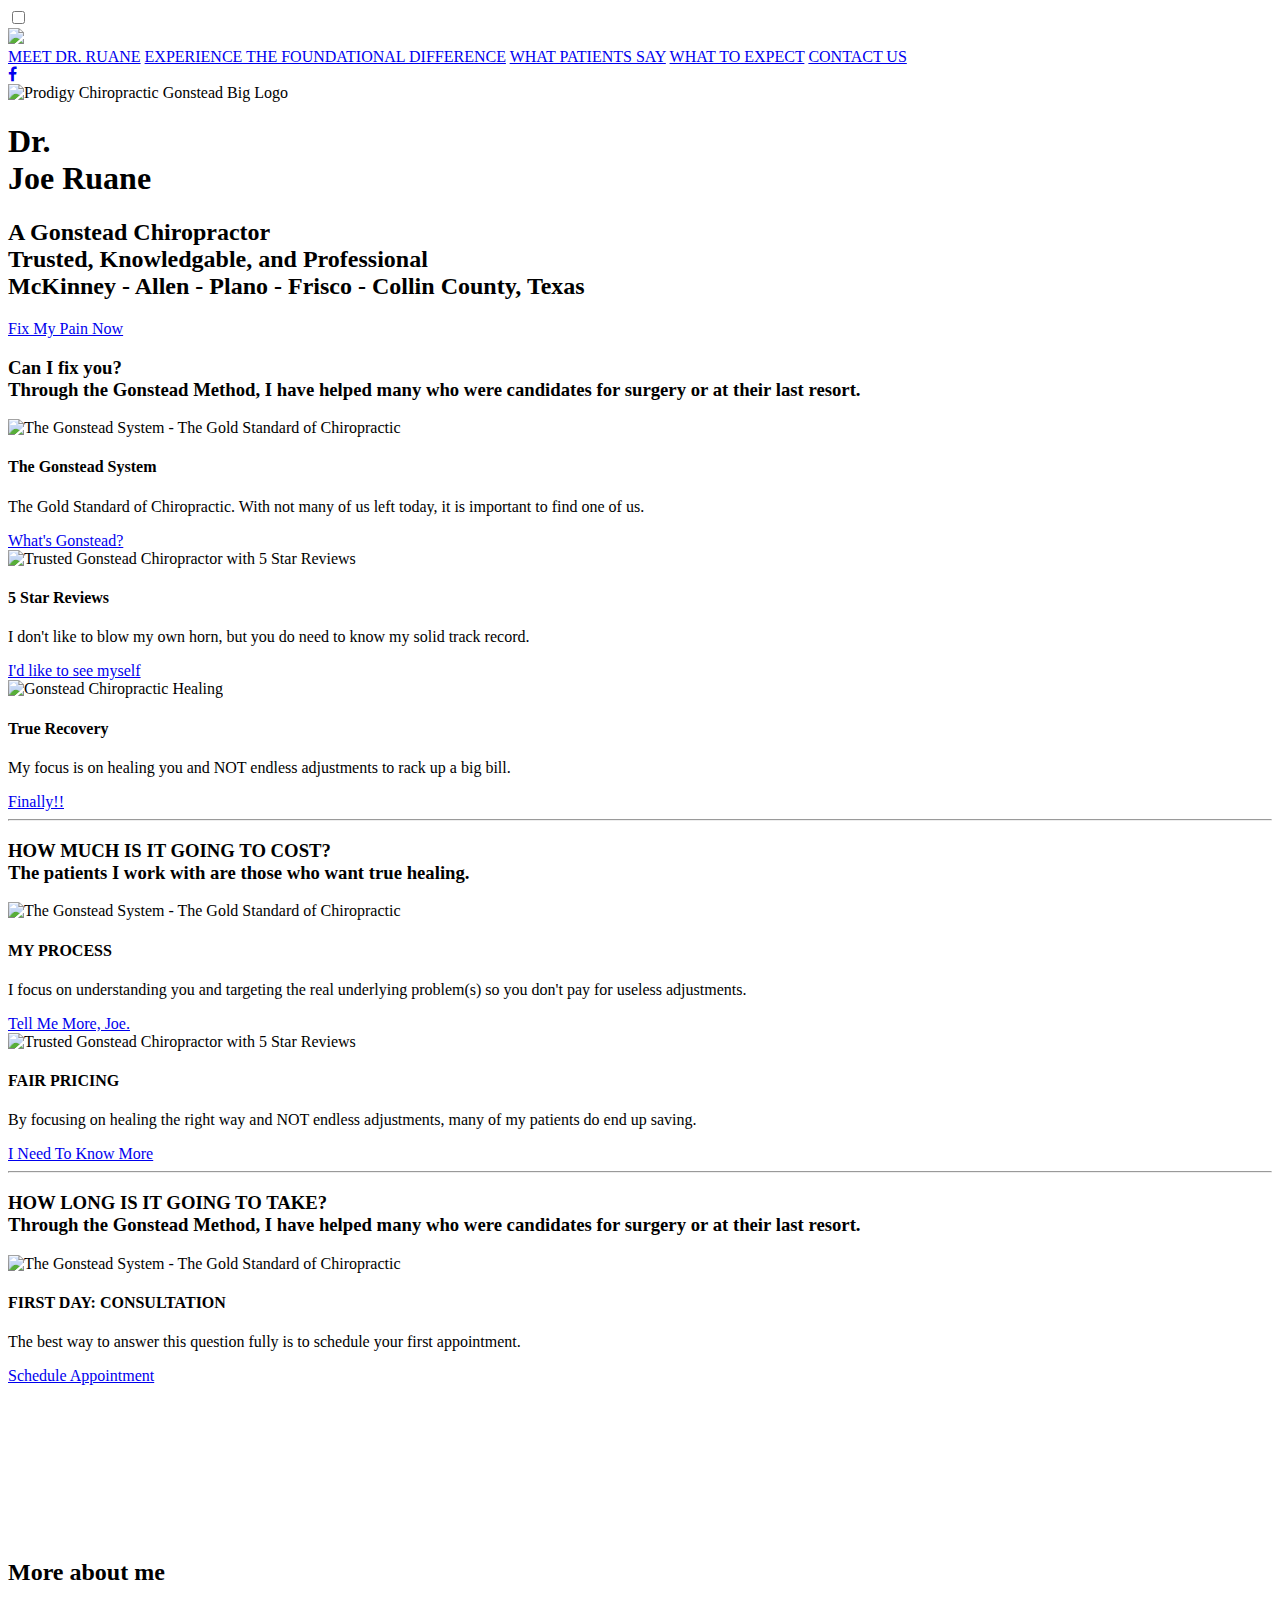
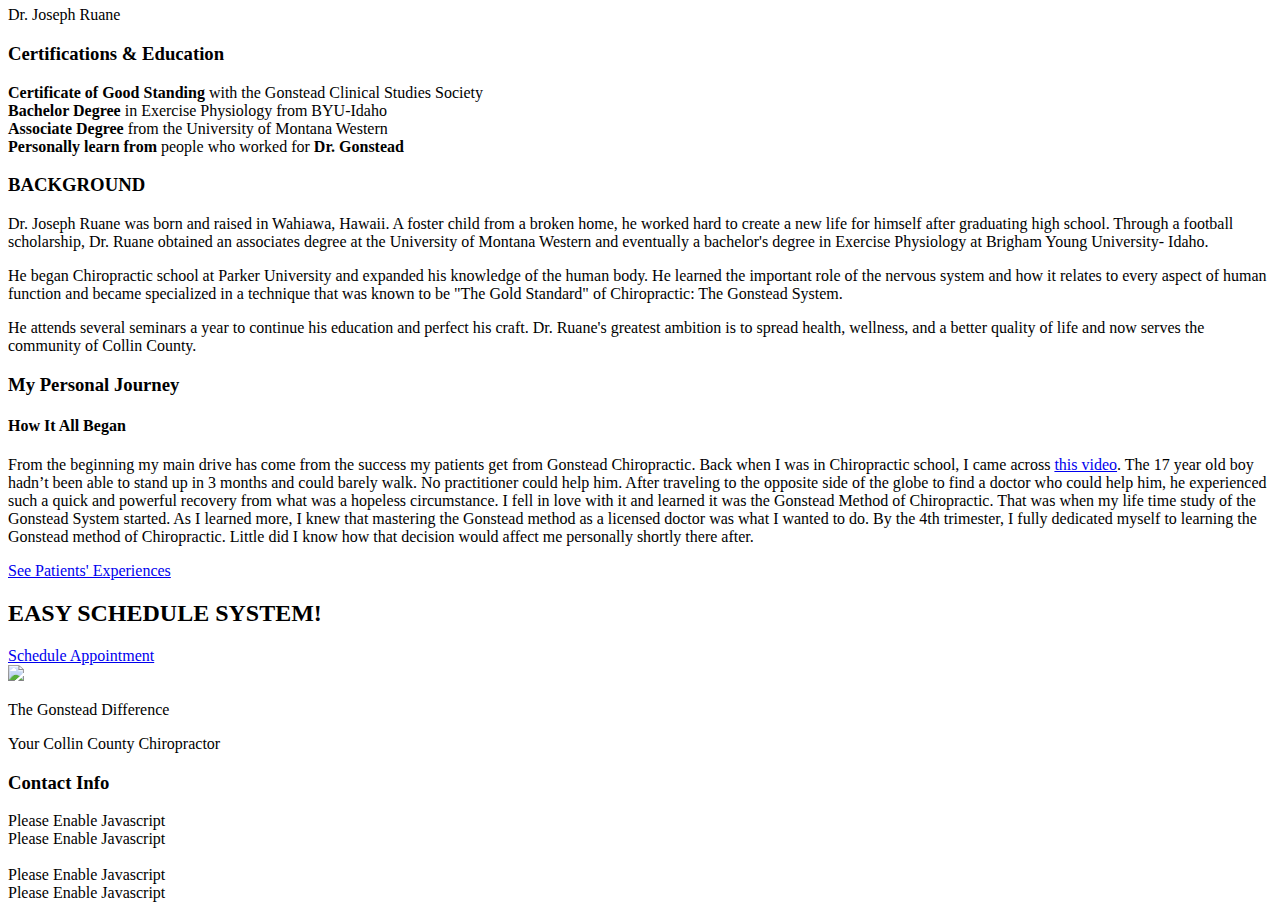
==== index.html @ b2dfa13c "main files" ====
<!DOCTYPE html>
<html>


<head>
	<!-- Global site tag (gtag.js) - Google Analytics -->
<script async src="https://www.googletagmanager.com/gtag/js?id=UA-151305907-2"></script>
<script>
  window.dataLayer = window.dataLayer || [];
  function gtag(){dataLayer.push(arguments);}
  gtag('js', new Date());

  gtag('config', 'UA-151305907-2');
</script>
	<meta charset="utf-8">
	
	<meta http-equiv="X-UA-Compatible" content="IE=edge">
	<meta name="viewport" content="width=device-width, initial-scale=1">
	<meta name="description" content="Dr. Ruane - DFW Gonstead Chiropractor who has helped many who were candidates for surgery or at their last resort. McKinney - Allen - Plano - Collin County">
	<meta name="author" content="">
	<meta name="keywords" content="chiropractor, gonstead, mckinney, allen, plano, collin county, chiropractic, trust, joseph, ruane">
	<meta name="theme-color" content="#3f3f3f">
	
	<meta name="viewport" content="width=device-width, initial-scale=1.0">
	<meta name="description" content="">
	<meta name="author" content="">
	<link rel="shortcut icon" href="media/favicon.png">
	<title>Prodigy Chiropractic - DFW Gonstead Chiropractor - McKinney, Allen, Plano, Friso, Dallas</title>
	<link rel="canonical" href="https://prodigychiropractic.com/" />
	<link rel="stylesheet" href="css/index.css">
	<link rel="stylesheet" href="css/global.css">
	<link rel="stylesheet" href="https://cdnjs.cloudflare.com/ajax/libs/font-awesome/4.7.0/css/font-awesome.min.css">
	
<!--======= JSON-LD Microdata using Schema.org =================================-->
<!-- Web Page / Medical Web Page Structured Data --> 
<script type="application/ld+json">
    {"@context": "http://schema.org",
        "@type": "MedicalWebPage",
        "@id":"#MedicalWebPage",
        "breadcrumb": "Prodigy Chiropractic",
        "name": "Prodigy Chiropractic - DFW Gonstead Chiropractor - Dr. Joseph Ruane",
		"description": "Prodigy Chiropractic - DFW Gonstead Chiropractor - McKinney, Allen, Plano, Friso, Dallas",
		"alternateName": " ",
		"disambiguatingDescription": "Dr. Ruane - DFW Gonstead Chiropractor who has helped many who were candidates for surgery or at their last resort. McKinney - Allen - Plano - Collin County",
		"url": "https://prodigychiropractic.com/",
		"image": "https://prodigychiropractic.com/media/prodigy-chiropractic-gonstead-white-logo-small.png",
        "keywords": ["Diagnosis","Treatment","Chiropractic","Gonstead Chiropractic","Foundational","Correction","Adjustment"]
    }
</script>
<!-- Medicine System Structured Data -->
<script type="application/ld+json">
{
	"@context": "http://schema.org",
	"@type": "MedicineSystem",
	"@id": "http://schema.org/Chiropractic",
    "name": "Chiropractic",
    "description": "Gonstead Chiropractic",
    "MainEntityOfPage": {
         "@type": "WebPage",
         "@id": "https://prodigychiropractic.com/",
         "url": "https://prodigychiropractic.com/"
      }
} 
</script>
<!-- Medical Entity Structured Data -->
<script type="application/ld+json">
    {
      "@context": "http://schema.org",
      "@type": "MedicalEntity",
	  "@id": "#MedicalEntity",
      "medicineSystem": "http://schema.org/Chiropractic",
      "relevantSpecialty":"Gonstead Chiropractic",
	  "MainEntityOfPage": {
         "@type": "WebPage",
         "@id": "https://prodigychiropractic.com/",
         "url": "https://prodigychiropractic.com/"
      }
      }
    }
</script>
<!-- Physical Exam Structured Data -->
<script type="application/ld+json">
    {
      "@context": "http://schema.org",
      "@type": "PhysicalExam",
      "medicineSystem":"Chiropractic",
      "name": "Chiropractic Physical Exam and Examination",
	  "procedureType": "Noninvasive",
      "bodyLocation": "spine and neck"
    }
</script>
<!-- Website Structured Data -->
<script type="application/ld+json">
    {"@context": "http://schema.org",
        "@type": "WebSite",
        "id": "#WebSite",
        "url": "https://prodigychiropractic.com/"
    }
</script>
<!-- Medical Clinic/ Local Business Structured Data --> 
<script type="application/ld+json"> 
{ 
"@context" : "http://schema.org", 
"@type" : "MedicalClinic",
"@id": "#MedicalClinic",
"name" : "Prodigy Chiropractic - DFW Gonstead Chiropractor - Dr. Joseph Ruane",
"MedicalSpecialty" : "Gonstead Chiropractic",
"naics" : "621310",
"description": "Dr. Ruane - DFW Gonstead Chiropractor who has helped many who were candidates for surgery or at their last resort. McKinney - Allen - Plano - Collin County",
"MainEntityOfPage": {
         "@type": "WebPage",
         "@id": "https://prodigychiropractic.com/",
         "url": "https://prodigychiropractic.com/"
      },
"image" : "https://prodigychiropractic.com/media/oldPics/JoeChiroImages17.webp",
 "url" : "https://prodigychiropractic.com/",
 "logo": "https://prodigychiropractic.com/media/prodigy-chiropractic-gonstead-white-logo-small.png",
 "sameAs" : [ 
 "https://facebook.com/prodigychiropractic",
 "https://www.youtube.com/channel/UCC_2i-U8-KOBYC8bShnihbg"
 ],
"priceRange" : "$$",
"telephone" : "(214) 449-0240", 
"hasMap": "https://goo.gl/maps/deaskFKYEFhHZLsd8",
"address" : 
{ "@type" : "PostalAddress", 
"streetAddress" : "8951 Collin McKinney Pkwy Suite 1201-J", 
"addressLocality" : "McKinney", 
"addressRegion" : "Tx", 
"addressCountry" : "United States", 
"postalCode" : "75070"
},
"paymentAccepted": [ "cash", "check", "credit card" ],
	"openingHours": "Mo,Tu,We,Th,Fr,Sa 08:00-18:00",
	"openingHoursSpecification": [ {
		"@type": "OpeningHoursSpecification",
		"dayOfWeek": [
			"Monday",
			"Tuesday",
			"Wednesday",
			"Thursday",
			"Friday",
			"Saturday"
		],
		"opens": "08:00",
		"closes": "18:00"
	} ],
	"geo": {
		"@type": "GeoCoordinates",
		"latitude": "33.136863",
		"longitude": "-96.730924"
	},
    "serviceArea": {
        "@type": "GeoCircle",
        "name": "Prodigy Chiropractic - DFW Gonstead Chiropractor - Dr. Joseph Ruane",
        "geoMidpoint": {
            "@type": "GeoCoordinates",
            "postalCode": "75070",
            "latitude": "33.136863",
            "longitude": "-96.730924",
            "description": "Prodigy Chiropractic - DFW Gonstead Chiropractor - Dr. Joseph Ruane",
            "name": "Prodigy Chiropractic - DFW Gonstead Chiropractor - Dr. Joseph Ruane"
        },
        "geoRadius": "40000",
        "description": "Prodigy Chiropractic - DFW Gonstead Chiropractor - Dr. Joseph Ruane"
    },
    "areaServed": {
        "@type": "GeoCircle",
        "name": "Prodigy Chiropractic - DFW Gonstead Chiropractor - Dr. Joseph Ruane",
        "geoMidpoint": {
            "@type": "GeoCoordinates",
            "postalCode": "75070",
            "latitude": "33.136863",
            "longitude": "-96.730924",
            "description": "Prodigy Chiropractic - DFW Gonstead Chiropractor - Dr. Joseph Ruane",
            "name": "Prodigy Chiropractic - DFW Gonstead Chiropractor - Dr. Joseph Ruane"
        },
        "geoRadius": "40000",
        "description": "Prodigy Chiropractic - Gonstead Chiropractor - Dr. Joseph Ruane"
    },
"availableService": [
{
"@type": ["medicalSpecialty", "TherapeuticProcedure", "PhysicalTherapy", "MedicineSystem" ],
"name": "Gonstead Chiropractic",
"alternateName": "Gonstead",
"url": "https://prodigychiropractic.com/why-gonstead.php"
},
{
"@type": ["medicalSpecialty", "TherapeuticProcedure", "PhysicalTherapy" ],
"name": "Consultation & Exam",
"alternateName": "Chiropractic Exam",
"url": "https://prodigychiropractic.com/what-to-expect.php"
}
]
} 
</script>
<!-- Medical Condition Structured Data --> 
<script type="application/ld+json">
    {
      "@context": "http://schema.org",
      "@type": "MedicalCondition",
      "name": "subluxation",
      "alternateName": "Vertebrae Subluxation",
	  "medicineSystem":"Chiropractic",
      "associatedAnatomy": {
        "@type": "AnatomicalStructure",
        "name": "spine"
      },
      "cause": [
        {
          "@type": "MedicalCause",
          "name": "spinal misalignment"
        }
      ]
    }
</script>
<script type="application/ld+json">
    {
      "@context": "http://schema.org",
      "@type": "MedicalCondition",
      "name": "pinched nerve",
      "alternateName": "nerve dysfunction",
	  "medicineSystem":"Chiropractic",
      "associatedAnatomy": {
        "@type": "AnatomicalStructure",
        "name": "spine"
      },
      "cause": [
        {
          "@type": "MedicalCause",
          "name": "spinal misalignment"
        }
      ]
    }
</script>
<script type="application/ld+json">
    {
      "@context": "http://schema.org",
      "@type": "MedicalCondition",
      "name": "Sciatica",
      "alternateName": "sciatic neuritis",
	  "medicineSystem":"Chiropractic",
      "associatedAnatomy": {
        "@type": "AnatomicalStructure",
        "name": "spine"
      },
      "cause": [
        {
          "@type": "MedicalCause",
          "name": "compressed disc"
        }
      ]
    }
</script>
<script type="application/ld+json">
    {
      "@context": "http://schema.org",
      "@type": "MedicalCondition",
      "name": "headache",
      "alternateName": "Cervicogenic Headache",
	  "medicineSystem":"Chiropractic",
      "associatedAnatomy": {
        "@type": "AnatomicalStructure",
        "name": "spine"
      },
      "cause": [
        {
          "@type": "MedicalCause",
          "name": "cervical misalignment"
        }
      ]
    }
</script>
<script type="application/ld+json">
    {
      "@context": "http://schema.org",
      "@type": "MedicalCondition",
      "name": "stiff neck",
      "alternateName": "Cervicogenic Headache",
	  "medicineSystem":"Chiropractic",
      "associatedAnatomy": {
        "@type": "AnatomicalStructure",
        "name": "spine"
      },
      "cause": [
        {
          "@type": "MedicalCause",
          "name": "cervical misalignment"
        }
      ]
    }
</script>
<script type="application/ld+json">
    {
      "@context": "http://schema.org",
      "@type": "MedicalCondition",
      "name": "herniated disc",
      "alternateName": "slipped or bulging disc",
	  "medicineSystem":"Chiropractic",
      "associatedAnatomy": {
        "@type": "AnatomicalStructure",
        "name": "spine"
      },
      "cause": [
        {
          "@type": "MedicalCause",
          "name": "disc nerve compression"
        }
      ]
    }
</script>
<script type="application/ld+json">
    {
      "@context": "http://schema.org",
      "@type": "MedicalCondition",
      "name": "kyphosis",
      "alternateName": "back hump or hunchback",
	  "medicineSystem":"Chiropractic",
      "associatedAnatomy": {
        "@type": "AnatomicalStructure",
        "name": "spine"
      },
      "cause": [
        {
          "@type": "MedicalCause",
          "name": "outward curvature spinal misalignment"
        }
      ]
    }
</script>
<!-- Medicine System/Chiropractic Structured Data / Not Yet In Google Database --> 
<script type="application/ld+json">
{
	"@context": "http://schema.org",
	"@type": "Chiropractic",
	"medicineSystem": "http://schema.org/Chiropractic",
	"name": "Prodigy Chiropractic - DFW Gonstead Chiropractor - Dr. Joseph Ruane",
    "description": "Prodigy Chiropractic - DFW Gonstead Chiropractor - McKinney, Allen, Plano, Friso, Dallas",
	"image" : "https://prodigychiropractic.com/media/oldPics/JoeChiroImages17.webp",
	"url" : "https://prodigychiropractic.com/",
	"logo": "https://prodigychiropractic.com/media/prodigy-chiropractic-gonstead-white-logo-small.png",
	"sameAs" : [ 
	"https://facebook.com/prodigychiropractic",
	"https://www.youtube.com/channel/UCC_2i-U8-KOBYC8bShnihbg"
	],
	"priceRange" : "$$",
	"telephone" : "(214) 449-0240", 
	"hasMap": "https://goo.gl/maps/deaskFKYEFhHZLsd8",
	"address" : 
	{ "@type" : "PostalAddress", 
		"streetAddress" : "8951 Collin McKinney Pkwy Suite 1201-J", 
		"addressLocality" : "McKinney", 
		"addressRegion" : "Tx", 
		"addressCountry" : "United States", 
		"postalCode" : "75070"
	},
	"paymentAccepted": [ "cash", "check", "credit card" ],
	"openingHours": "Mo,Tu,We,Th,Fr,Sa 08:00-18:00",
	"openingHoursSpecification": [ {
		"@type": "OpeningHoursSpecification",
		"dayOfWeek": [
			"Monday",
			"Tuesday",
			"Wednesday",
			"Thursday",
			"Friday",
			"Saturday"
		],
		"opens": "08:00",
		"closes": "18:00"
	} ],
	"geo": {
		"@type": "GeoCoordinates",
		"latitude": "33.136863",
		"longitude": "-96.730924"
	},
	"serviceArea": {
        "@type": "GeoCircle",
        "name": "Prodigy Chiropractic - DFW Gonstead Chiropractor - Dr. Joseph Ruane",
        "geoMidpoint": {
            "@type": "GeoCoordinates",
            "postalCode": "75070",
            "latitude": "33.136863",
            "longitude": "-96.730924",
            "description": "Prodigy Chiropractic - DFW Gonstead Chiropractor - Dr. Joseph Ruane",
            "name": "Prodigy Chiropractic - DFW Gonstead Chiropractor - Dr. Joseph Ruane"
        },
        "geoRadius": "40000",
        "description": "Prodigy Chiropractic - DFW Gonstead Chiropractor - Dr. Joseph Ruane"
    },
    "areaServed": {
        "@type": "GeoCircle",
        "name": "Prodigy Chiropractic - DFW Gonstead Chiropractor - Dr. Joseph Ruane",
        "geoMidpoint": {
            "@type": "GeoCoordinates",
            "postalCode": "75070",
            "latitude": "33.136863",
            "longitude": "-96.730924",
            "description": "Prodigy Chiropractic - DFW Gonstead Chiropractor - Dr. Joseph Ruane",
            "name": "Prodigy Chiropractic - DFW Gonstead Chiropractor - Dr. Joseph Ruane"
        },
        "geoRadius": "40000",
        "description": "Prodigy Chiropractic - DFW Gonstead Chiropractor - Dr. Joseph Ruane"
    },
	"availableService": [
		{
		"@type": ["medicalSpecialty", "TherapeuticProcedure", "PhysicalTherapy", "MedicineSystem" ],
		"name": "Gonstead Chiropractic",
		"alternateName": "Gonstead",
		"url": "https://prodigychiropractic.com/why-gonstead.php"
		},
		{
		"@type": ["medicalSpecialty", "TherapeuticProcedure", "PhysicalTherapy" ],
		"name": "Consultation & Exam",
		"alternateName": "Chiropractic Exam",
		"url": "https://prodigychiropractic.com/what-to-expect.php"
		}
	]
} 
</script>	
<!-- Video Object Structured Data -->
<script type="application/ld+json">
  {
    "@context": "http://schema.org",
    "@type": "VideoObject",
    "name": "Army specialist helped by Gonstead chiropractor at Prodigy Chiropractic",
    "description": "Army Specialist Adam UNABLE TO WALK for over a YEAR, HELPED by Dr. Ruane of Prodigy Chiropractic",
    "thumbnailUrl": "https://img.youtube.com/vi/-HK4dTkE9pM/sddefault.jpg",
    "uploadDate": "2019-11-09T08:00:00+08:00",
    "duration": "PT7M09S",
    "contentUrl": "https://www.youtube.com/watch?v=-HK4dTkE9pM"
  }
</script>
<script type="application/ld+json">
  {
    "@context": "http://schema.org",
    "@type": "VideoObject",
    "name": "Back pain gone after 1st visit to Gonstead chiropractor at Prodigy Chiropractic",
    "description": "Joel's back pain GONE within the first visit thanks to Dr. Ruane of Prodigy Chiropractic",
    "thumbnailUrl": "https://img.youtube.com/vi/KgUM_E-26-8/sddefault.jpg",
    "uploadDate": "2019-11-01T08:00:00+08:00",
    "duration": "PT3M11S",
    "contentUrl": "https://www.youtube.com/watch?v=KgUM_E-26-8"
  }
</script>
<script type="application/ld+json">
  {
    "@context": "http://schema.org",
    "@type": "VideoObject",
    "name": "Intense migraines helped by Gonstead chiropractor at Prodigy Chiropractic",
    "description": "Jiyou's intense migraines HELPED by Dr. Ruane of Prodigy Chiropractic",
    "thumbnailUrl": "https://img.youtube.com/vi/GDDp0QwN2q4/sddefault.jpg",
    "uploadDate": "2019-11-01T08:00:00+08:00",
    "duration": "PT3M44S",
    "contentUrl": "https://www.youtube.com/watch?v=GDDp0QwN2q4"
  }
</script>
<!--======= END JSON-LD Microdata using Schema.org =================================-->	

</head>
<body onscroll="scrollFunction()">
	

	<nav class='nav transparent_nav' id='navbar'>
		<input type='checkbox' id='nav-check'>
		<div class='nav-header'>
			<div class='nav-title'>
				<a href='index.php'><img class='logo' id='logo' src='media/prodigy-chiropractic-gonstead-logo-dark@2x.png'></a>
			</div>
		</div>
		<div class='nav-links'>
			<a class='current' href='index.php'>MEET DR. RUANE</a>
			<a class='' href='why-gonstead.php'>EXPERIENCE THE FOUNDATIONAL DIFFERENCE</a>
			<a class='' href='what-patients-say.php'>WHAT PATIENTS SAY</a>
			<a class='' href='what-to-expect.php'>WHAT TO EXPECT</a>

			<a class='' href='contact-us.php'>CONTACT US</a>
		</div>
		<div class='nav-btn'>
			<label for='nav-check'>
			<span></span>
			<span></span>
			<span></span>
			</label>
		</div>
	</nav>
<div class="icon-bar">
	<a href="https://facebook.com/prodigychiropractic" class="social-facebook"><i class="fa fa-facebook"></i></a> 
</div>

<div class="slides" id="slides">
	
	<div class="jumbotron" id="slide-1">
		<div class="gradient__bg"></div>
		<div class="slide__bg joeHeaderPic"></div>
		<div class="flex-row flex-left">
			<div class="flex-col ">
				<img src="media/prodigy-chiropractic-gonstead-white-logo-small.png" alt="Prodigy Chiropractic Gonstead Big Logo" class="max-content">
				<h1 class="no-style">Dr.<br>
					Joe Ruane</h1>
				<h2 class="no-style">A Gonstead Chiropractor<br>
					Trusted, Knowledgable, and Professional<br>
					<span class="small-font">McKinney - Allen - Plano - Frisco - Collin County, Texas</span>
				</h2>
				<a href="contact-us.php" class="btn-blue">Fix My Pain Now</a>
			</div>
		</div>
	</div>
	
	<div class="slide-light flex-center-wrapper" id="slide-2">
		<div class="content-reg">
			
			<h3>Can I fix you?<br>
				<span class="">
					Through the Gonstead Method, I have helped many who were candidates for surgery 
					or at their last resort.
				</span>
			</h3>
			<div class="flex-wrap flex-row flex-center">
				<div class="icon-box">
					<img src="media/icons/gonstead-prodigy-chiropractic-gold-standard.png" alt="The Gonstead System - The Gold Standard of Chiropractic" class="max-content">
					<h4>The Gonstead System</h4>
					<p>The Gold Standard of Chiropractic. With not many of us left today, it is important to find one of us.</p>
					<a href="contact-us.php" class="btn-blue">What's Gonstead?</a>
				</div>
				
				<div class="icon-box">
					<img src="media/icons/gonstead-prodigy-chiropractor-5-star-reviews.png" alt="Trusted Gonstead Chiropractor with 5 Star Reviews" class="max-content">
					<h4>5 Star Reviews</h4>
					<p>I don't like to blow my own horn, but you do need to know my solid track record.</p>
					<a href="contact-us.php" class="btn-blue">I'd like to see myself</a>
				</div>
				
				<div class="icon-box">
					<img src="media/icons/gonstead-prodigy-chiropractic-healing.png" alt="Gonstead Chiropractic Healing" class="max-content">
					<h4>True Recovery</h4>
					<p>My focus is on healing you and NOT endless adjustments to rack up a big bill.</p>
					<a href="contact-us.php" class="btn-blue">Finally!!</a>
				</div>
			</div>
			
			<hr>
			
			<h3>HOW MUCH IS IT GOING TO COST?<br>
				<span class="">
					The patients I work with are those who want true healing.
				</span>
			</h3>
			<div class="flex-wrap flex-row flex-center">
				<div class="icon-box">
					<img src="media/icons/gonstead-prodigy-chiropractic-understands-you.png" alt="The Gonstead System - The Gold Standard of Chiropractic" class="max-content">
					<h4>MY PROCESS</h4>
					<p>I focus on understanding you and targeting the real underlying problem(s) so you don't pay for useless adjustments.</p>
					<a href="contact-us.php" class="btn-blue">Tell Me More, Joe.</a>
				</div>
				
				<div class="icon-box">
					<img src="media/icons/gonstead-prodigy-chiropractic-fair-pricing.png" alt="Trusted Gonstead Chiropractor with 5 Star Reviews" class="max-content">
					<h4>FAIR PRICING</h4>
					<p>By focusing on healing the right way and NOT endless adjustments, many of my patients do end up saving.</p>
					<a href="contact-us.php" class="btn-blue">I Need To Know More</a>
				</div>
			</div>
			
			<hr>
			
			<h3>HOW LONG IS IT GOING TO TAKE?<br>
				<span class="">
					Through the Gonstead Method, I have helped many who were candidates for surgery 
					or at their last resort.
				</span>
			</h3>
			<div class="flex-wrap flex-row flex-center">
				<div class="icon-box">
					<img src="media/icons/gonstead-prodigy-chiropractic-local-appointment.png" alt="The Gonstead System - The Gold Standard of Chiropractic" class="max-content">
					<h4>FIRST DAY: CONSULTATION</h4>
					<p>The best way to answer this question fully is to schedule your first appointment.</p>
					<a href="contact-us.php" class="btn-blue">Schedule Appointment</a>
				</div>
			</div>
		</div>
	</div>
	
	<div class="slide-vid-bg flex-center-wrapper" id="slide-3">
		
		<video preload="metadata" playsinline autoplay muted loop class="video-bg">
			<source src="media/office.mp4" type="video/mp4">
		</video>
		
		<div class="content-vid-bg">
			<h2 id="" class="">More about me</h2>
			<p class="">Dr. Joseph Ruane</p>
		</div>
		
	</div>
	
	<div class="slide-split" id="slide-4">
		
		<div class="flex-row">
			
			<div class="half-left">
				<div class="slide__bg joeReportPic"></div>
			</div>
			<div class="half-right flex-center-wrapper flex-col flex-center">
				<h3>Certifications &amp; Education</h3>
				<p>
					<b>Certificate of Good Standing</b> with the Gonstead Clinical Studies Society<br>
					<b>Bachelor Degree</b> in Exercise Physiology from BYU-Idaho<br>
					<b>Associate Degree</b> from the University of Montana Western<br>
					<b>Personally learn from</b> people who worked for <b>Dr. Gonstead</b>
				</p>
				
				<h3>BACKGROUND</h3>
				<p>Dr. Joseph Ruane was born and raised in Wahiawa, Hawaii. A foster child from a broken home, he worked hard to create a new life for himself after graduating high school. Through a football scholarship, Dr. Ruane obtained an associates degree at the University of Montana Western and eventually a bachelor's degree in Exercise Physiology at Brigham Young University- Idaho.</p>
				<p>He began Chiropractic school at Parker University and expanded his knowledge of the human body. He learned the important role of the nervous system and how it relates to every aspect of human function and became specialized in a technique that was known to be "The Gold Standard" of Chiropractic: The Gonstead System.</p>
				<p>He attends several seminars a year to continue his education and perfect his craft. Dr. Ruane's greatest ambition is to spread health, wellness, and a better quality of life and now serves the community of Collin County.</p>
			</div>
		</div>
	</div>
	
	
	<div class="slide-grey flex-center-wrapper" id="slide-5">
		
		<div class="content-reg">
			<h3>My Personal Journey</h3>
			
			<h4>How It All Began</h4>
			
			<p>From the beginning my main drive has come from the success my patients get from 
				Gonstead Chiropractic. Back when I was in Chiropractic school, I came across 
				<a href="https://www.youtube.com/watch?v=2u8Qo5BR3p8">this video</a>. The 17 year old 
				boy hadn’t been able to stand up in 3 months and could barely walk. No practitioner 
				could help him. After traveling to the opposite side of the globe to find a doctor 
				who could help him, he experienced such a quick and powerful recovery from what was 
				a hopeless circumstance. I fell in love with it and learned it was the Gonstead Method 
				of Chiropractic. That was when my life time study of the Gonstead System started. As 
				I learned more, I knew that mastering the Gonstead method as a licensed doctor was 
				what I wanted to do. By the 4th trimester, I fully dedicated myself to learning the 
				Gonstead method of Chiropractic. Little did I know how that decision would affect me 
				personally shortly there after.</p>
				
				<!-- <h3>A PERSONAL EXPERIENCE</h3>
				
				<br>
				<p>In 2015, Amanda was diagnosed with epilepsy. With the new diagnosis came several seizures a month. During one of these seizures, she fell to the ground and hit her head on the floor. When she woke up, she was experiencing an intense migraine and her left eye was twitching. A few hours later, she experienced complete paralysis of her entire left side of her body. Thinking that she might be suffering from a stroke, I rushed her to the E.R. where they diagnosed her suffering from a hemiplegic migraine (a neurological condition that mimics a stroke with hemi-paralysis). They told Amanda that it would take her 6 months to learn how to walk again.</p>
				
				<p>Upon the last night of her being discharged, she was experiencing the worst migraine she had ever felt. She screamed for nurses to bring her pain medication, but she had already taken her daily dose. Knowing that Chiropractic can help headaches and migraines, I sat her down in a chair and began to assess her. I found that her C1 vertebrae had moved lateral to the right. At this point I told her that I was going to adjust it.</p>
				
				<h3>A Miracle</h3>
				<p>After the correction was made, Amanda's migraine had disappeared. About 30 seconds after the adjustment, she regained control of her face! Shocked &amp; amazed, I knew that this was a problem that Chiropractic could fix. After her adjustment the very next day, she immediately regained motor control of her arm! She was able to walk within a months time due to Gonstead Chiropractic! As I went to school, I heard miracle stories of how Chiropractic saved someone's life. I was skeptical about it until I actually got to witness it for myself via Amanda.</p>
				 -->
				<a href="what-patients-say.php" class="btn-blue">See Patients' Experiences</a>
				
		</div>
	</div>
	
	<div class="slide-light flex-center-wrapper" id="slide-6">
		<div class="flex-col flex-center">
			<h2>EASY SCHEDULE SYSTEM!</h2>
			<a href="contact-us.php" class="btn-blue">Schedule Appointment</a>
		</div>
	</div>
	
	
	<footer class="flex-center-wrapper">
	<div class="flex-row flex-wrap flex-center flex-cross-start confine-body">
		<div class="flex-col">
			<img id="footer-logo" src="media/prodigy-chiropractic-gonstead-logo@2x.png"/><br>
			<p>The Gonstead Difference</p>
			<p>Your Collin County Chiropractor</p>
		</div>
		<div class="flex-col">
			<h3>Contact Info</h3>
			<p>
				<span class="replaceWithPhoneNumber">Please Enable Javascript</span><br>
				<span class="replaceWithEmail">Please Enable Javascript</span><br><br>
				<span class="replaceWithAddressLine1">Please Enable Javascript</span><br>
				<span class="replaceWithAddressLine2">Please Enable Javascript</span><br>
			</p>
			<ul class="social2 padding-top-10 padding-right-10">
				<!-- Social Button HTML -->
				
			</ul>
		</div>
		
	</div>
</footer>	
</div>
<script type="text/javascript" src="js/navbar.js" async></script>
<script type="text/javascript" src="js/contactInfo.js"></script>


	</body>
</html>
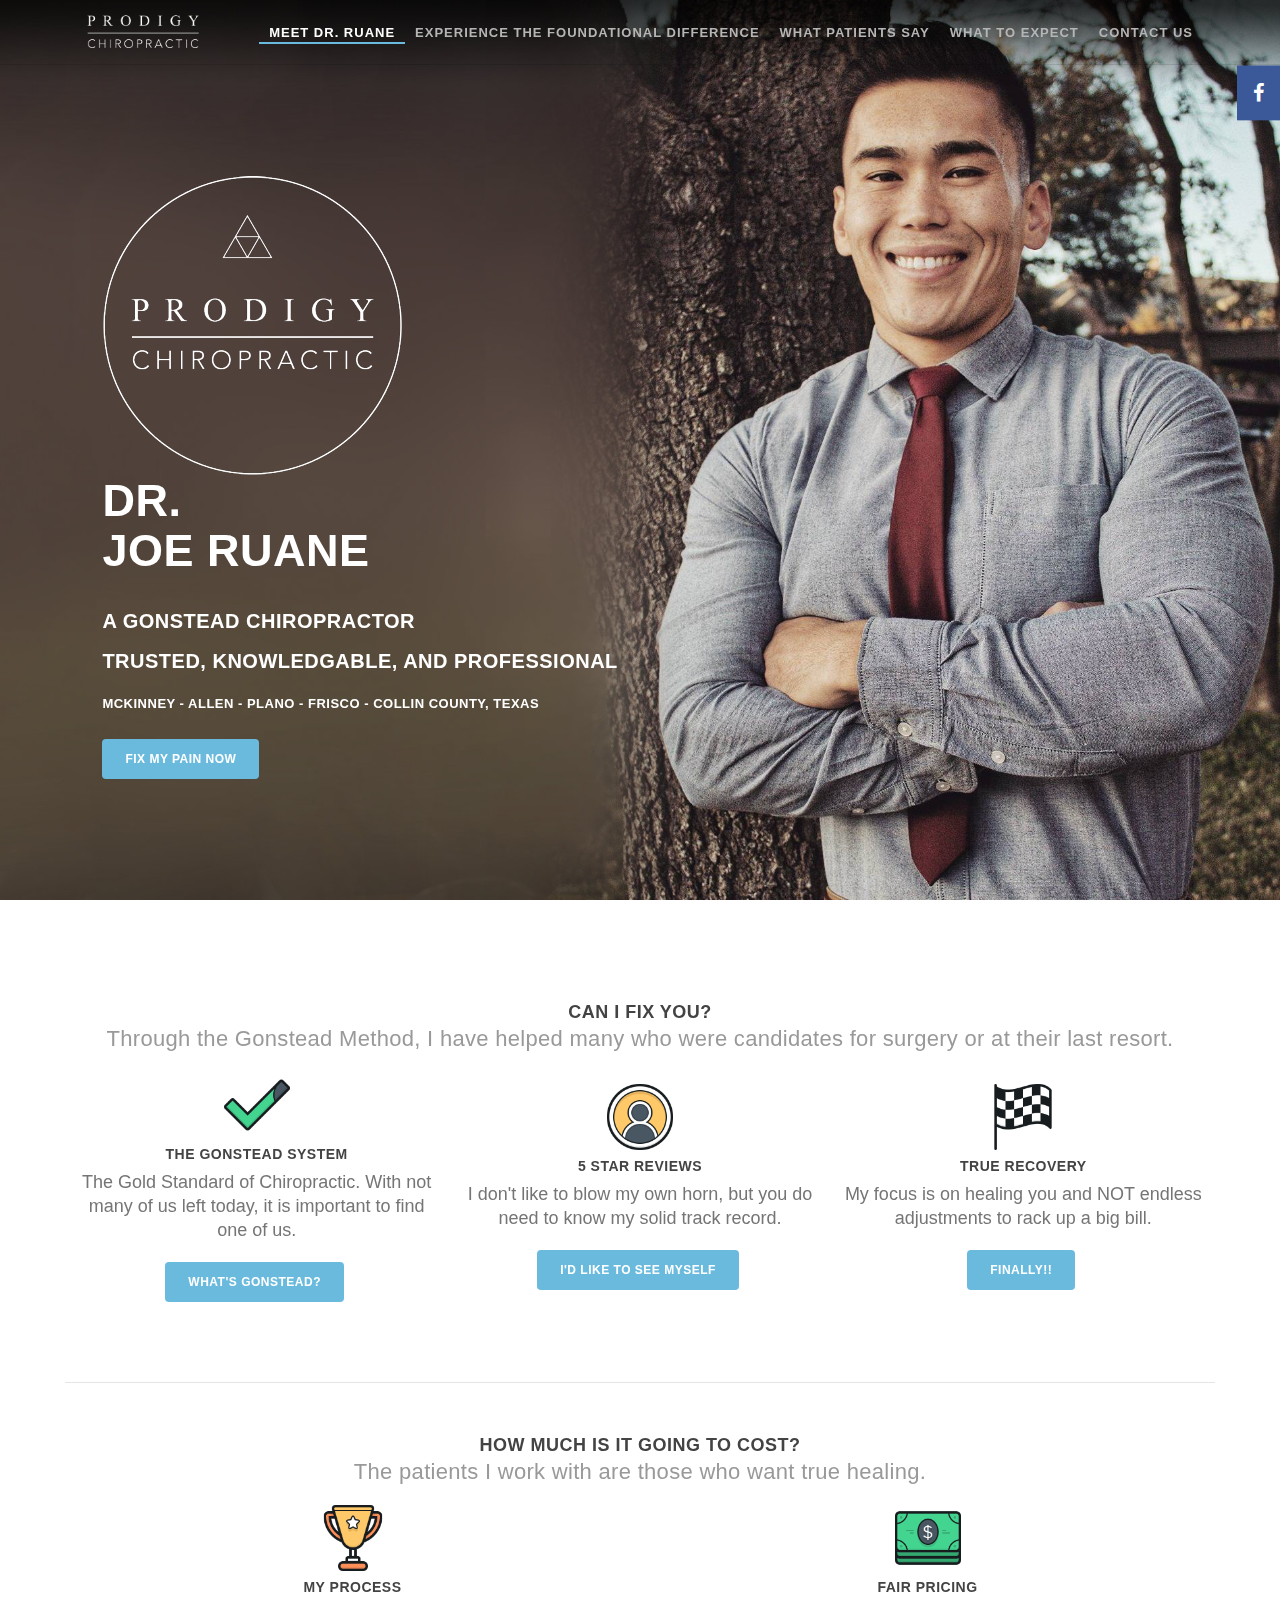
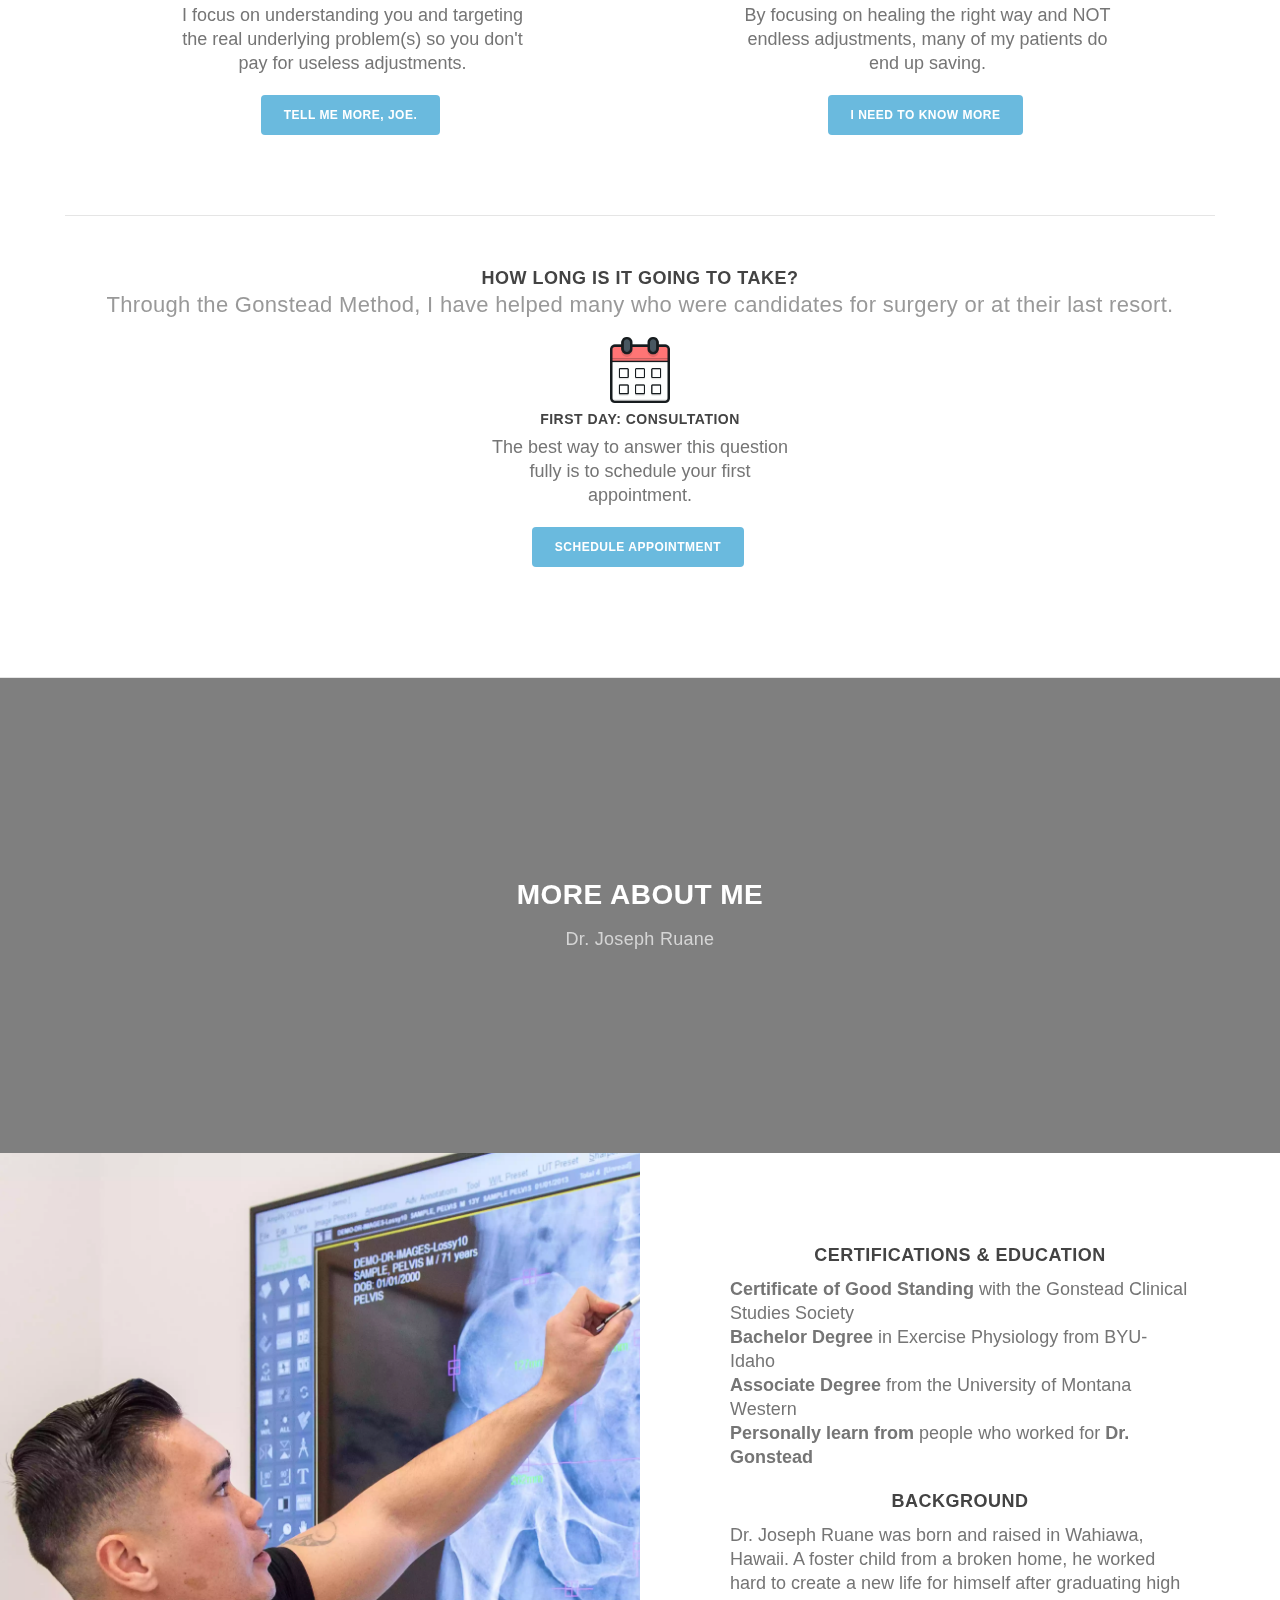
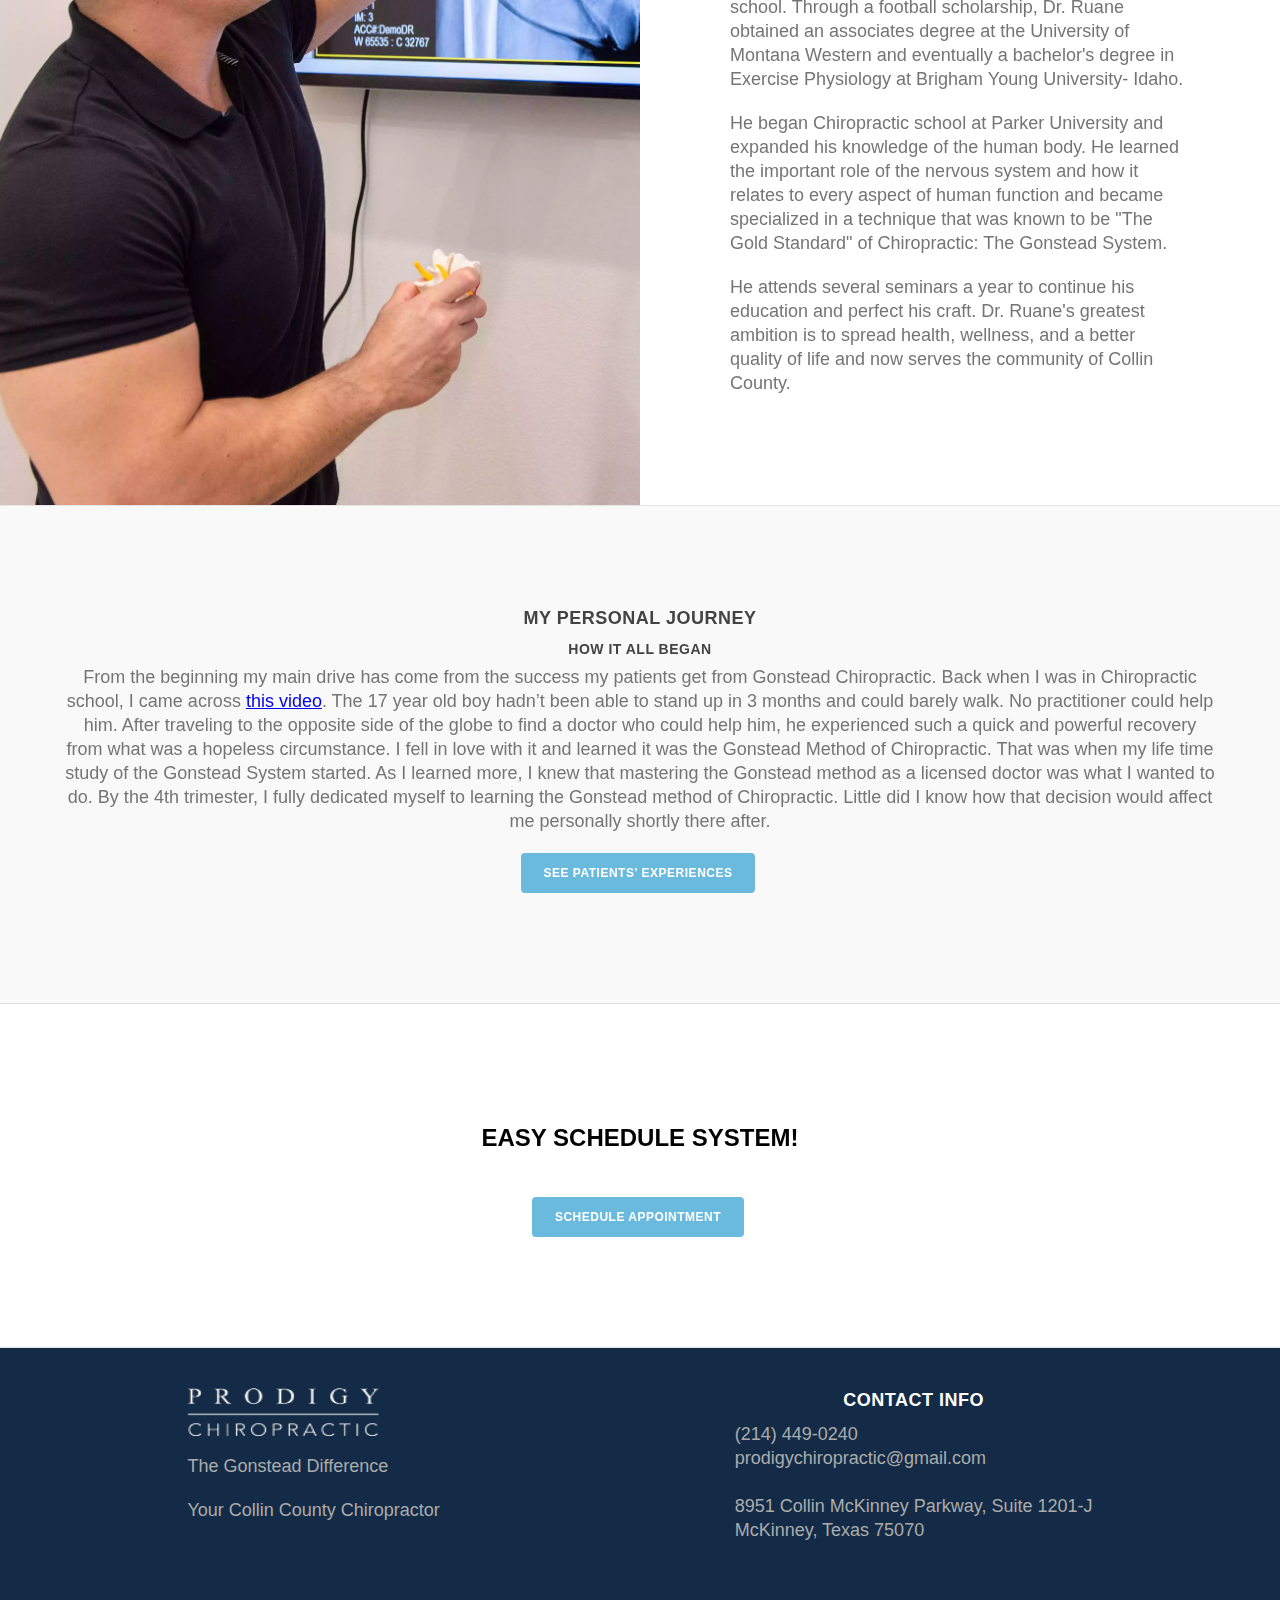
==== commit 9f625235: "Update index.html" ====
--- a/index.html
+++ b/index.html
@@ -184,13 +184,13 @@
 "@type": ["medicalSpecialty", "TherapeuticProcedure", "PhysicalTherapy", "MedicineSystem" ],
 "name": "Gonstead Chiropractic",
 "alternateName": "Gonstead",
-"url": "https://prodigychiropractic.com/why-gonstead.php"
+"url": "https://prodigychiropractic.com/why-gonstead"
 },
 {
 "@type": ["medicalSpecialty", "TherapeuticProcedure", "PhysicalTherapy" ],
 "name": "Consultation & Exam",
 "alternateName": "Chiropractic Exam",
-"url": "https://prodigychiropractic.com/what-to-expect.php"
+"url": "https://prodigychiropractic.com/what-to-expect"
 }
 ]
 } 
@@ -692,4 +692,4 @@
 
 
 	</body>
-</html>+</html>
--- a/css/index.css
+++ b/css/index.css
@@ -0,0 +1,7 @@
+.joeHeaderPic {
+	background-image: url('../media/dr-joseph-ruane-gonstead-chiropractor-prodigy-chiropractic-trusted-knowledgeable-professional.jpg') !important;
+}
+
+.joeReportPic {
+	background-image: url('../media/JoeChiroImages17.webp') !important;
+}--- a/css/global.css
+++ b/css/global.css
@@ -0,0 +1,1197 @@
+/*****************
+* General
+******************/
+
+ body {
+ 	font-family: 'Montserrat', sans-serif;
+ 	scroll-behavior: smooth;
+ }
+
+ * {
+   box-sizing: border-box;
+   margin: 0;
+   padding: 0;
+ }
+
+h3 {
+	font-size: 18px;
+	line-height: 24px;
+	font-family: 'Montserrat', sans-serif;
+	margin-top: 0;
+	color: #434343;
+	margin-bottom: 10px;
+	font-weight: 700;
+	text-transform: uppercase;
+	letter-spacing: 0.5px;
+	text-align: center;
+}
+
+h3 span {
+	font-size: 22px;
+	font-family: 'Lato', sans-serif;
+	text-transform: none;
+	font-weight: 400;
+	letter-spacing: 0.3px;
+	color: #999;
+	line-height: 1.4;
+	-webkit-font-smoothing: antialiased;
+}
+h1:not(.no-style) {
+	font-size: 30px;
+	margin: 25px;
+	text-align: center;
+}
+h2:not(.no-style) {
+	text-align: center;
+	margin: 20px;
+}
+h2 span {
+	font-size: 22px;
+	font-family: 'Lato', sans-serif;
+	text-transform: none;
+	font-weight: 400;
+	letter-spacing: 0.3px;
+	color: #999;
+	line-height: 1.4;
+	-webkit-font-smoothing: antialiased;
+}
+
+h4 {
+	font-size: 14px;
+	line-height: 18px;
+	margin-bottom: 7px;
+	font-family: 'Montserrat', sans-serif;
+	margin-top: 0;
+	color: #434343;
+	font-weight: 700;
+	text-transform: uppercase;
+	letter-spacing: 0.5px;
+	-webkit-font-smoothing: antialiased;
+	margin-bottom: 7px;
+}
+
+p {
+	line-height: 24px;
+	font-size: 18px;
+	font-weight: 400;
+	-webkit-font-smoothing: antialiased;
+	color: #757575;
+	font-family: 'Lato', sans-serif;
+	margin-bottom: 20px;
+}
+
+li {
+	text-align: left;
+	line-height: 24px;
+	font-size: 18px;
+	font-weight: 400;
+	-webkit-font-smoothing: antialiased;
+	color: #757575;
+	font-family: 'Lato', sans-serif;
+	
+}
+
+.btn-blue {
+	padding: 13px 23px 13px 23px;
+	background: #6abade;
+	color: #FFF !important;
+	border: 0;
+	margin-bottom: 10px;
+	margin-right: 4px;
+	font-size: 12px;
+	letter-spacing: 0.5px;
+	font-weight: 700;
+	text-shadow: none;
+	text-transform: uppercase;
+	transition: all 150ms ease-in;
+	box-shadow: none;
+	border-radius: 4px;
+	font-family: 'Montserrat', sans-serif;
+	vertical-align: middle;
+	touch-action: manipulation;
+	cursor: pointer;
+	text-decoration: none;
+	text-align: center;
+	width: max-content;
+}
+
+
+.btn-blue:hover,
+.btn-blue:focus {
+	background: #5899b7;
+}
+
+
+img.max-content {
+	width: max-content;
+}
+
+hr {
+	border: 0;
+	border-bottom: 1px solid rgba(0,0,0,0.1);
+	padding-top: 50px;
+	margin-bottom: 50px;
+	box-shadow: none;
+	margin-top: 20px;
+	height: 0;
+	width: 100%;
+	text-align: center;
+}
+
+
+.content-reg{
+	padding: 0px 25px;
+	text-align: center;
+	width: 100%;
+	max-width: 1200px;
+	display: flex;
+	flex-direction: column;
+	align-items: center;
+}
+
+.content-left{
+	padding: 0px 25px;
+	width: 100%;
+	max-width: 1200px;
+	display: flex;
+	flex-direction: column;
+	align-items: left;
+}
+
+.slide-light {
+	background: #fff;
+	border-bottom: 1px solid rgba(0,0,0,0.1);
+	padding: 100px 0px;
+}
+
+.slide-grey {
+	background: #f9f9f9;
+	border-bottom: 1px solid rgba(0,0,0,0.1);
+	padding: 100px 0px;
+}
+
+.slide-half-grey {
+	background: #f9f9f9;
+	border-bottom: 1px solid rgba(0,0,0,0.1);
+}
+
+.confine-body {
+	width: 100%;
+	max-width: 1200px;
+}
+
+.fa-star {
+	color: gold;
+
+}
+
+.text-center {
+	text-align: center !important;
+}
+
+.regular-case {
+	text-transform: none !important;
+}
+
+.full-width {
+	width: 100%;
+}
+/*****************
+* Circles
+******************/
+
+.circle-container {
+	display: flex;
+	align-items: center;
+	justify-content: center;
+	margin-left: 30px;
+}
+
+
+.circle {
+	display: flex;
+	align-items: center;
+	justify-content: center;
+	margin-left: -30px;
+	padding: 10px 10px 10px 10px;
+	border-radius: 100%;
+	width: 250px;
+	height: 250px;
+}
+
+.blue-bg {
+	background: rgba(106,186,222,.8);
+}
+
+.red-bg {
+	background: rgba(224,103,106,.8);
+}
+
+.green-bg {
+	background: rgba(69,190,132,.8);
+}
+
+.yellow-bg {
+	background: rgba(241,189,105,.8);
+}
+
+.circle h3 {
+	color: white;
+}
+
+@media (max-width: 950px) {
+	.circle-container {
+		margin-left: 0px;
+		margin-top: 50px;
+		flex-direction: column;
+	}
+	
+	.circle {
+		margin-left: 0px;
+		margin-top: -30px;
+	}
+}
+
+/*****************
+* jumbotron slide
+******************/
+
+.jumbotron {
+	min-height: 100vh;
+}
+
+.jumbotron .slide__bg {
+	background: #132B46;
+	background-position: top right;
+	background-size: cover;
+	height: 100vh;
+	position: absolute;
+	top: 0;
+	left: 0;
+	right: 0;
+	z-index: -2;
+}
+
+.jumbotron .flex-row {
+	height: 100vh;
+}
+
+#slide-1.jumbotron .flex-row {
+	padding: 5% 0 0 8%;
+}
+
+.jumbotron .flex-col {
+	justify-content: center;
+}
+
+.jumbotron h1 {
+	color: white;
+	padding-bottom: 10px;
+	font-size: 45px;
+	line-height: 50px;
+	margin-bottom: 15px;
+	font-family: 'Montserrat', sans-serif;
+	font-weight: 700;
+	text-transform: uppercase;
+	letter-spacing: 0.5px;
+	-webkit-font-smoothing: antialiased;
+}
+
+.jumbotron h2 {
+	color: white;
+	line-height: 40px;
+	font-size: 20px;
+	margin-bottom: 15px;
+	font-family: 'Montserrat', sans-serif;
+	margin-top: 0;
+	font-weight: 700;
+	text-transform: uppercase;
+	letter-spacing: 0.5px;
+	-webkit-font-smoothing: antialiased;
+}
+
+.jumbotron h2 span {
+	font-size: 13px;
+	color: white;
+	line-height: 40px;
+	font-family: 'Montserrat', sans-serif;
+	font-weight: 700;
+	text-transform: uppercase;
+	letter-spacing: 0.5px;
+	-webkit-font-smoothing: antialiased;
+}
+
+/*****************
+* icon box
+******************/
+.icon-box {
+	display: flex;
+	flex-direction: column;
+	align-items: center;
+	min-width: 300px;
+	flex-basis: 32%;
+}
+
+.icon-box img {
+	height: 80px;
+	width: auto;
+	vertical-align: middle;
+}
+
+/*****************
+* video head slide
+******************/
+.slide-vid-bg {
+	background: rgba(0,0,0,0.5);
+}
+
+.video-bg {
+	position: fixed;
+	top: 0;
+	z-index: -5;
+	margin-top: 200px;
+	transform: translate3d(0px, -158.737px, 0px);
+	background: url(../media/office.jpg) scroll no-repeat center center;
+	background-size: cover;
+	min-width: 100%;
+	min-height: 100%;
+}
+
+
+.content-vid-bg {
+	margin: 200px;
+	color: white;
+}
+
+.content-vid-bg h2 {
+	font-size: 28px;
+	line-height: 34px;
+	margin-bottom: 15px;
+	font-family: 'Montserrat', sans-serif;
+	margin-top: 0;
+	font-weight: 700;
+	text-transform: uppercase;
+	letter-spacing: 0.5px;
+	text-align: center;
+}
+
+.content-vid-bg p {
+	color: #d5d5d5;
+	margin: 0;
+	font-weight: 400;
+	letter-spacing: 0.3px;
+	line-height: 1.4;
+	text-align: center;
+}
+
+/*****************
+* half bg slide
+******************/
+.slide-split {
+	border-bottom: 1px solid rgba(0,0,0,0.1);
+	background: #fff;
+}
+
+.slide-split .slide__bg {
+	background: #132B46;
+	background-position: 20%;
+	background-size: cover;
+	height: 100%;
+	z-index: -2;
+}
+
+.slide-split .half-left,
+.slide-split .half-left-mobile {
+	flex-basis: 50%;
+}
+
+.slide-split .half-right {
+	flex-basis: 50%;
+	padding: 90px 90px 90px 90px;
+}
+
+
+#slide-6 h2 {
+	padding-bottom: 25px;
+}
+
+
+/*****************
+* youtube lazy load
+******************/
+.youtube {
+	background-color: #000;
+	margin-bottom: 30px;
+	position: relative;
+	overflow: hidden;
+	cursor: pointer;
+	width: 100%;
+}
+
+.youtube.scaled {
+	height: 0;
+	padding-top: 56.25%;
+}
+
+.youtube.fitted {
+	min-height: 340px;
+	max-width: 600px;
+}
+
+.youtube {
+	background-color: #000;
+	margin-bottom: 30px;
+	position: relative;
+	overflow: hidden;
+	cursor: pointer;
+	min-height: 340px;
+	width: 100%;
+}
+
+
+.youtube img {
+	width: 100%;
+	top: -16.84%;
+	left: 0;
+	opacity: 0.7;
+}
+.youtube .play-button {
+	width: 90px;
+	height: 60px;
+	background-color: #333;
+	box-shadow: 0 0 30px rgba( 0,0,0,0.6 );
+	z-index: 1;
+	opacity: 0.8;
+	border-radius: 6px;
+}
+.youtube .play-button:before {
+	content: "";
+	border-style: solid;
+	border-width: 15px 0 15px 26.0px;
+	border-color: transparent transparent transparent #fff;
+}
+.youtube img,
+.youtube .play-button {
+	cursor: pointer;
+}
+.youtube img,
+.youtube iframe,
+.youtube .play-button,
+.youtube .play-button:before {
+	position: absolute;
+}
+.youtube .play-button,
+.youtube .play-button:before {
+	top: 50%;
+	left: 50%;
+	transform: translate3d( -50%, -50%, 0 );
+}
+.youtube iframe {
+	height: 100%;
+	width: 100%;
+	top: 0;
+	left: 0;
+}
+
+
+
+/*****************
+* social share
+******************/
+
+.share-btn {
+	display: inline-block;
+	color: #ffffff;
+	border: none;
+	padding: 0.5em;
+	width: 4em;
+	box-shadow: 0 2px 0 0 rgba(0,0,0,0.2);
+	outline: none;
+	text-align: center;
+}
+
+.share-btn:hover {
+  color: #eeeeee;
+}
+
+.share-btn:active {
+  position: relative;
+  top: 2px;
+  box-shadow: none;
+  color: #e2e2e2;
+  outline: none;
+}
+
+.share-btn.twitter	 { background: #55acee; }
+.share-btn.google-plus { background: #dd4b39; }
+.share-btn.facebook	{ background: #3B5998; }
+.share-btn.stumbleupon { background: #EB4823; }
+.share-btn.reddit	  { background: #ff5700; }
+.share-btn.linkedin	{ background: #4875B4; }
+.share-btn.email	   { background: #444444; }
+
+
+.icon-bar {
+	position: fixed;
+	top: 93px;
+	right:0%;
+	-webkit-transform: translateY(-50%);
+	-ms-transform: translateY(-50%);
+	transform: translateY(-50%);
+}
+
+.icon-bar a {
+	display: block;
+	text-align: center;
+	padding: 16px;
+	transition: all 0.3s ease;
+	color: white;
+	font-size: 20px;
+}
+
+.icon-bar a:hover {
+	background-color: #000;
+}
+
+.social-facebook {
+	background: #3B5998;
+	color: white;
+}
+
+.social-twitter {
+	background: #55ACEE;
+	color: white;
+}
+
+.social-google {
+	background: #dd4b39;
+	color: white;
+}
+
+.social-linkedin {
+	background: #007bb5;
+	color: white;
+}
+
+.social-youtube {
+	background: #bb0000;
+	color: white;
+}
+
+
+/*****************
+* tab box
+******************/
+.tab-box {
+	
+}
+
+.tab-header {
+	display: flex;
+	flex-direction: row;
+	list-style-type: none;
+}
+
+.tab-header li {
+	
+	margin: 0;
+	border: 1px solid rgba(0,0,0,0.1);
+	background: #fff;
+	position: relative;
+	top: 1px;
+	margin-right: 3px;
+	cursor: pointer;
+	text-decoration: none;
+	padding: 9px 20px;
+	display: block;
+	color: #434343;
+	font-size: 11px;
+	font-weight: 700;
+	text-transform: uppercase;
+}
+
+.tab-header a {
+	
+}
+
+.tab-header li.active {
+	color: #6abade;
+}
+
+.tab-container {
+	border: 1px solid rgba(0,0,0,0.1);
+	background: #fff;
+}
+
+.tab-container .tab-content {
+	visibility: hidden;
+	height: 0px;
+	overflow: hidden;
+	max-width: 800px;
+	width: 100%;
+}
+
+.tab-container .tab-content.active {
+	
+	visibility: visible;
+	padding: 20px;
+	padding-bottom: 5px;
+	margin: 0 auto;
+	height: 100%;
+}
+
+/*****************
+* box options
+******************/
+.box-container {
+	display: flex;
+	flex-direction: row;
+	flex-wrap: wrap;
+	align-items: center;
+	justify-content: center;
+	padding: 10px;
+}
+
+.box-container .box-option {
+	text-align: center;
+	border: 1px solid rgba(0,0,0,0.1);
+	border-radius: 4px;
+	box-shadow: none;
+	background-color: #fff;
+	max-width: 250px;
+	margin: 20px 10px;
+}
+
+.box-container .box-option img {
+	max-width: 150px;
+}
+
+.box-container .box-option p,
+.box-container .box-option a {
+	margin: 0px;
+}
+
+.blue {
+	color: #6abade;
+}
+
+.small {
+	font-size: 14px; 
+}
+
+.box-container .box-option p .price-value {
+	font-size: 60px;
+	font-weight: 400;
+}
+
+.box-container .box-option .box-option-section {
+	display: flex;
+	flex-direction: column;
+	align-items: center;
+	justify-content: center;
+	border-top: 1px solid #ddd;
+	padding: 20px;
+}
+
+.jumbotron .gradient__bg_full {
+	background-image: linear-gradient( rgba(0, 0, 0, 0.5), rgba(0, 0, 0, 0.7) );
+	background-position: top right;
+	background-size: cover;
+	height: 100vh;
+	position: absolute;
+	top: 0;
+	left: 0;
+	right: 0;
+	z-index: -1;
+}
+
+/*****************
+* media quieries
+******************/
+@media (min-width: 768px) and (max-width: 1199px) { 
+	.jumbotron .gradient__bg {
+		background-image: linear-gradient( rgba(0, 0, 0, 0.5), rgba(0, 0, 0, 0.7) );
+		background-position: top right;
+		background-size: cover;
+		height: 100vh;
+		position: absolute;
+		top: 0;
+		left: 0;
+		right: 0;
+		z-index: -1;
+	}
+}
+
+
+@media (max-width: 767px) {
+	.jumbotron img {
+		display: none;
+	}
+	
+	.jumbotron .gradient__bg {
+		background-image: linear-gradient( rgba(0, 0, 0, 0.5), rgba(0, 0, 0, 0.7) );
+		background-position: top right;
+		background-size: cover;
+		height: 100vh;
+		position: absolute;
+		top: 0;
+		left: 0;
+		right: 0;
+		z-index: -1;
+	}
+}
+
+@media (max-width: 991px) {
+	
+	.bg-wrapper {
+		width: 100%;
+	}
+	
+	.slide-split .flex-row {
+		flex-direction: column;
+	}
+	
+	.slide-split .half-left-mobile {
+		height: 300px;
+	}
+}
+
+/*****************
+* flexbox
+******************/
+.flex-row {
+	display: flex;
+	flex-direction: row;
+}
+
+.flex-col {
+	display: flex;
+	flex-direction: column;
+}
+
+.flex-top-center {
+	align-items: flex-start;
+	justify-content: space-around;
+}
+
+.flex-middle {
+	justify-content: space-around;
+}
+
+.flex-center {
+	align-items: center;
+	justify-content: space-around;
+}
+
+.flex-center-mid {
+	align-items: center;
+	justify-content: center;
+}
+
+.flex-center-between {
+	align-items: center;
+	justify-content: space-between;
+}
+
+.flex-center-wrapper {
+   display: flex;
+   justify-content: center;
+}
+
+.flex-wrap {
+   flex-wrap: wrap;
+}
+.flex-wrap-reverse {
+	flex-wrap: wrap-reverse;
+}
+
+.flex-nowrap {
+	flex-wrap: nowrap;
+}
+ 
+.flex-cross-end {
+   display:flex;
+   align-items: flex-end;
+}
+
+.flex-cross-start {
+   display:flex;
+   align-items: flex-start;
+}
+
+.flex-main-end {
+   display:flex;
+   justify-content: flex-end;
+}
+
+.flex-half {
+	flex-basis: 50%;
+}
+
+.section-half {
+	display: flex;
+	flex-direction: column;
+	flex-basis: 50%;
+	padding: 20px 30px;
+}
+
+.two-section {
+	display: flex;
+	flex-direction: row;
+	flex-wrap: wrap;
+	justify-content: space-around;
+}
+
+@media (max-width: 991px) {
+	.two-section {
+		flex-direction: column;
+	}
+}
+
+/********************************************************************
+* footer
+*********************************************************************/
+footer {
+	background: #132B46;
+	position: relative;
+	padding: 40px 10px 100px 10px;
+	max-height: 100%;
+}
+
+footer h3 {
+	color: white;
+}
+
+footer p {
+	color: #ababab;
+}
+
+#footer-logo {
+	max-height: 3rem;
+	max-width: 12rem;
+}
+
+footer a {
+	text-decoration: none;
+}
+
+@media (min-width: 0px) and (max-width: 630px) { 
+	footer .flex-row {
+		justify-content: flex-start;
+		margin-left: 20px;
+	}
+}
+
+/********************************************************************
+* navbar
+*********************************************************************/
+
+/*****************
+* General Navbar
+******************/
+
+nav {
+	display: flex;
+	align-items: center;
+	justify-content: center;
+	transition: 0.4s;
+	height: 65px;
+	width: 100%;
+	background: #fff;
+	position: absolute;
+	top: 0;
+	left: 0;
+	z-index: 100;
+	border-bottom: 1px solid rgba(0,0,0,0.1);
+}
+
+nav * {
+	z-index: 1;
+}
+
+nav > .nav-header > .nav-title {
+	
+	font-size: 22px;
+	color: transparent;
+	padding: 10px 10px 10px 10px;
+}
+
+nav > .nav-btn {
+	display: none;
+}
+
+nav > #nav-check {
+	display: none;
+}
+
+nav .logo {
+	max-height: 1.5em;
+	transition: 0.4s;
+	margin-top: 5px;
+	margin-right: 50px;
+}
+
+/*****************
+* Navbar Links
+******************/
+
+nav > .nav-links {
+	display: flex;
+	font-size: 18px;
+	transition: 0.4s;
+	height: 100%;
+}
+
+nav > .nav-links > a,
+nav > .nav-links > .dropdown > a {
+	padding: 40px 10px 20px 10px;
+	margin-top: -20px;
+	text-decoration: none;
+	height: 100%;
+	font-size: 13px;
+	font-weight: 700;
+	letter-spacing: 1px;
+	transition: all 150ms ease-in;
+	text-transform: uppercase;
+	line-height: 2;
+	color: #777;
+	background-color: transparent;
+	cursor: pointer;
+}
+
+nav > .nav-links > a:hover {
+	color: #6abade;
+}
+
+nav > .nav-links > a.current {
+
+	border-bottom: 2px solid #6abade;
+	color: #000;
+}
+
+
+/*****************
+* Dropdown Menu
+******************/
+
+.dropdown {
+	float: right;
+	overflow: hidden;
+}
+
+.dropdown-content {
+	display: none;
+	position: absolute;
+	background-color: #f9f9f9;
+	min-width: 160px;
+	box-shadow: 0px 8px 16px 0px rgba(0,0,0,0.2);
+	z-index: 1;
+}
+
+.dropdown-content a {
+	float: none;
+	color: black;
+	padding: 12px 16px;
+	text-decoration: none;
+	display: block;
+	text-align: left;
+}
+
+.dropdown-content a:hover {
+	background-color: #ddd;
+}
+
+.dropdown:hover .dropdown-content {
+	display: block;
+}
+
+
+nav.sticky .logo {
+	max-height: 1.5em;
+}
+
+
+/*****************
+* Transparent Navbar
+******************/
+.transparent_nav {
+	background-color: transparent;
+}
+
+.transparent_nav > .nav-links > a {
+	color: #b5b5b5;
+}
+
+.transparent_nav > .nav-links > a.current {
+	color: white;
+}
+
+.transparent_nav > .nav-links > a:hover {
+	color: white;
+}
+
+.transparent_nav .logo {
+	content: url('../media/prodigy-chiropractic-gonstead-logo@2x.png');
+}
+
+/*****************
+* Sticky Navbar
+******************/
+
+nav.sticky {
+	z-index: 99;
+	position: fixed;
+	height: 65px;
+	top: 0;
+	left: 0;
+	width: 100%;
+	box-sizing: border-box;
+	transition: .5s;
+	background: #132B46;
+}
+
+nav.sticky .logo {
+	content: url('../media/prodigy-chiropractic-gonstead-logo@2x.png');
+}
+
+nav.sticky .nav-links {
+	font-size: 15px;
+}
+
+nav.sticky > .nav-links > a,
+nav.sticky > .nav-links > .dropdown > a {
+	color: #b5b5b5;
+}
+
+nav.sticky > .nav-links > a:hover,
+nav.sticky > .nav-links > .dropdown > a:hover {
+	color: white;
+}
+
+nav.sticky > .nav-links > a.current {
+	border-bottom: 0px solid #6abade;
+	color: #6abade;
+	transition: 0s;
+}
+
+/*****************
+* Mobile Navbar
+******************/
+
+@media (max-width:1020px) {
+	nav {
+		padding: 5px;
+	}
+	
+	nav > .nav-links > a.current {
+		box-shadow: 0 0px 0 #6abade;
+		color: #6abade;
+		transition: 0s;
+	}
+	
+	.nav.sticky > .nav-btn {
+		right: 0px;
+		top: 7px;
+		transition: .5s;
+	}
+	nav > .nav-btn {
+		right: 0px;
+		top: 10px;
+		transition: .5s;
+	}
+	
+	nav > .nav-header > .nav-title {
+		padding: 5px;
+	}
+	
+	nav > .nav-btn {
+		display: inline-block;
+		position: absolute;
+	}
+	nav > .nav-btn > label {
+		display: inline-block;
+		width: 50px;
+		height: 50px;
+		padding: 13px;
+	}
+	nav > .nav-btn > label:hover,.nav	#nav-check:checked ~ .nav-btn > label {
+		
+	}
+	nav > .nav-btn > label > span {
+		display: block;
+		width: 25px;
+		height: 10px;
+		border-top: 2px solid rgba(0, 0, 0, 0.5);
+	}
+	
+	.nav.sticky > .nav-btn > label > span,
+	.nav.transparent_nav > .nav-btn > label > span {
+		border-top: 2px solid rgba(256, 256, 256, 0.5);
+	}
+	
+	nav > .nav-links {
+		position: absolute;
+		display: block;
+		width: 100%;
+		background-color: #333;
+		height: 0px;
+		transition: all 0.3s ease-in;
+		overflow-y: hidden;
+		top: 65px;
+		left: 0px;
+	}
+	nav > .nav-links > a,
+	nav > .nav-links > .dropdown {
+	float: left;
+	height: auto;
+	display: block;
+		width: 100%;
+	}
+	nav > .nav-links > a,
+	nav > .nav-links > .dropdown > a {
+			color: white;
+	 }
+	
+	nav > #nav-check:not(:checked) ~ .nav-links {
+		height: 0px;
+	}
+	nav > #nav-check:checked ~ .nav-links {
+		height: calc(100vh - 50px);
+		overflow-y: auto;
+	}
+}
+
+
+/*****************
+* gallery
+******************/
+.gallery-container {
+	display: flex;
+	flex-direction: row;
+	flex-wrap: wrap;
+	align-items: center;
+	justify-content: center;
+	width: 100%;
+}
+
+.gallery-container img {
+	width: 300px;
+	flex-basis: 33%;
+	margin: 10px;
+}
+
+.gallery-container a:hover {
+	background: rgba(76,172,256,0.5);
+	transition: 0.3s;
+}
+
+
+
+
+
+
+
+
+
+
+
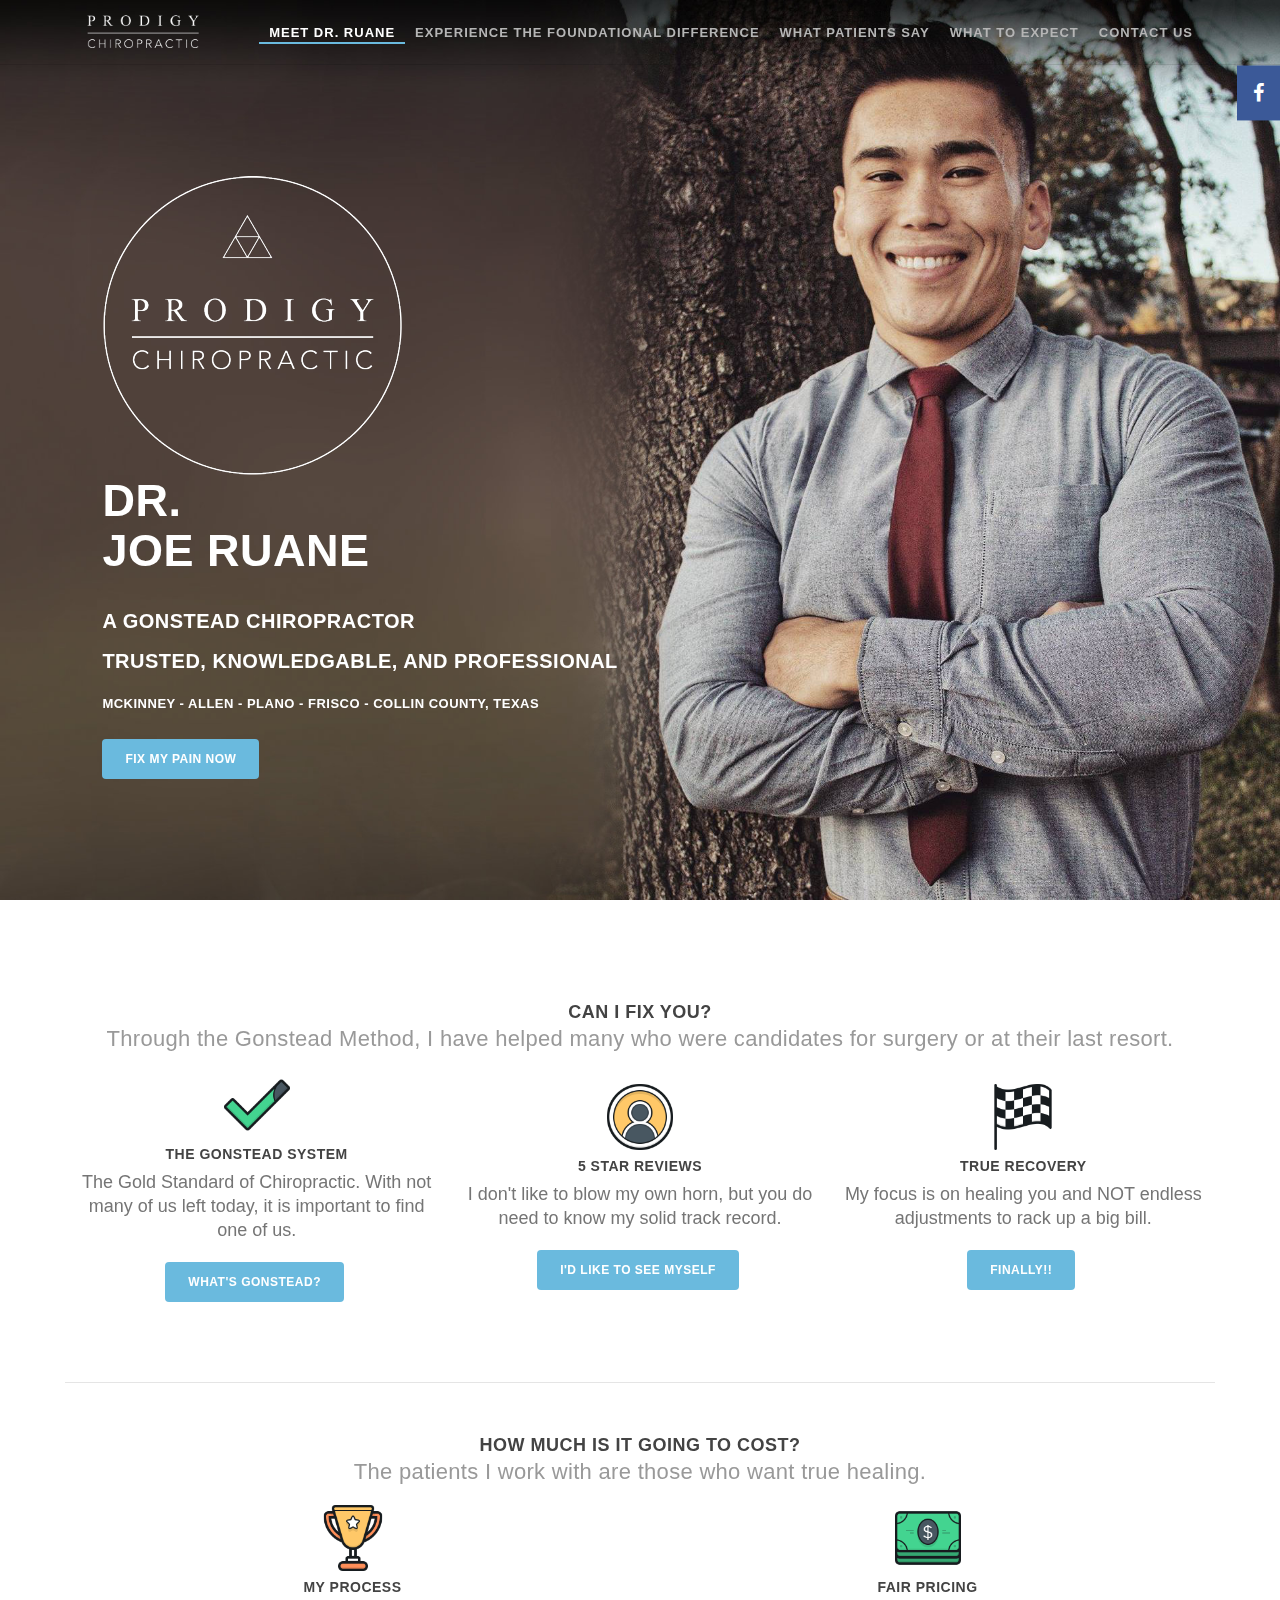
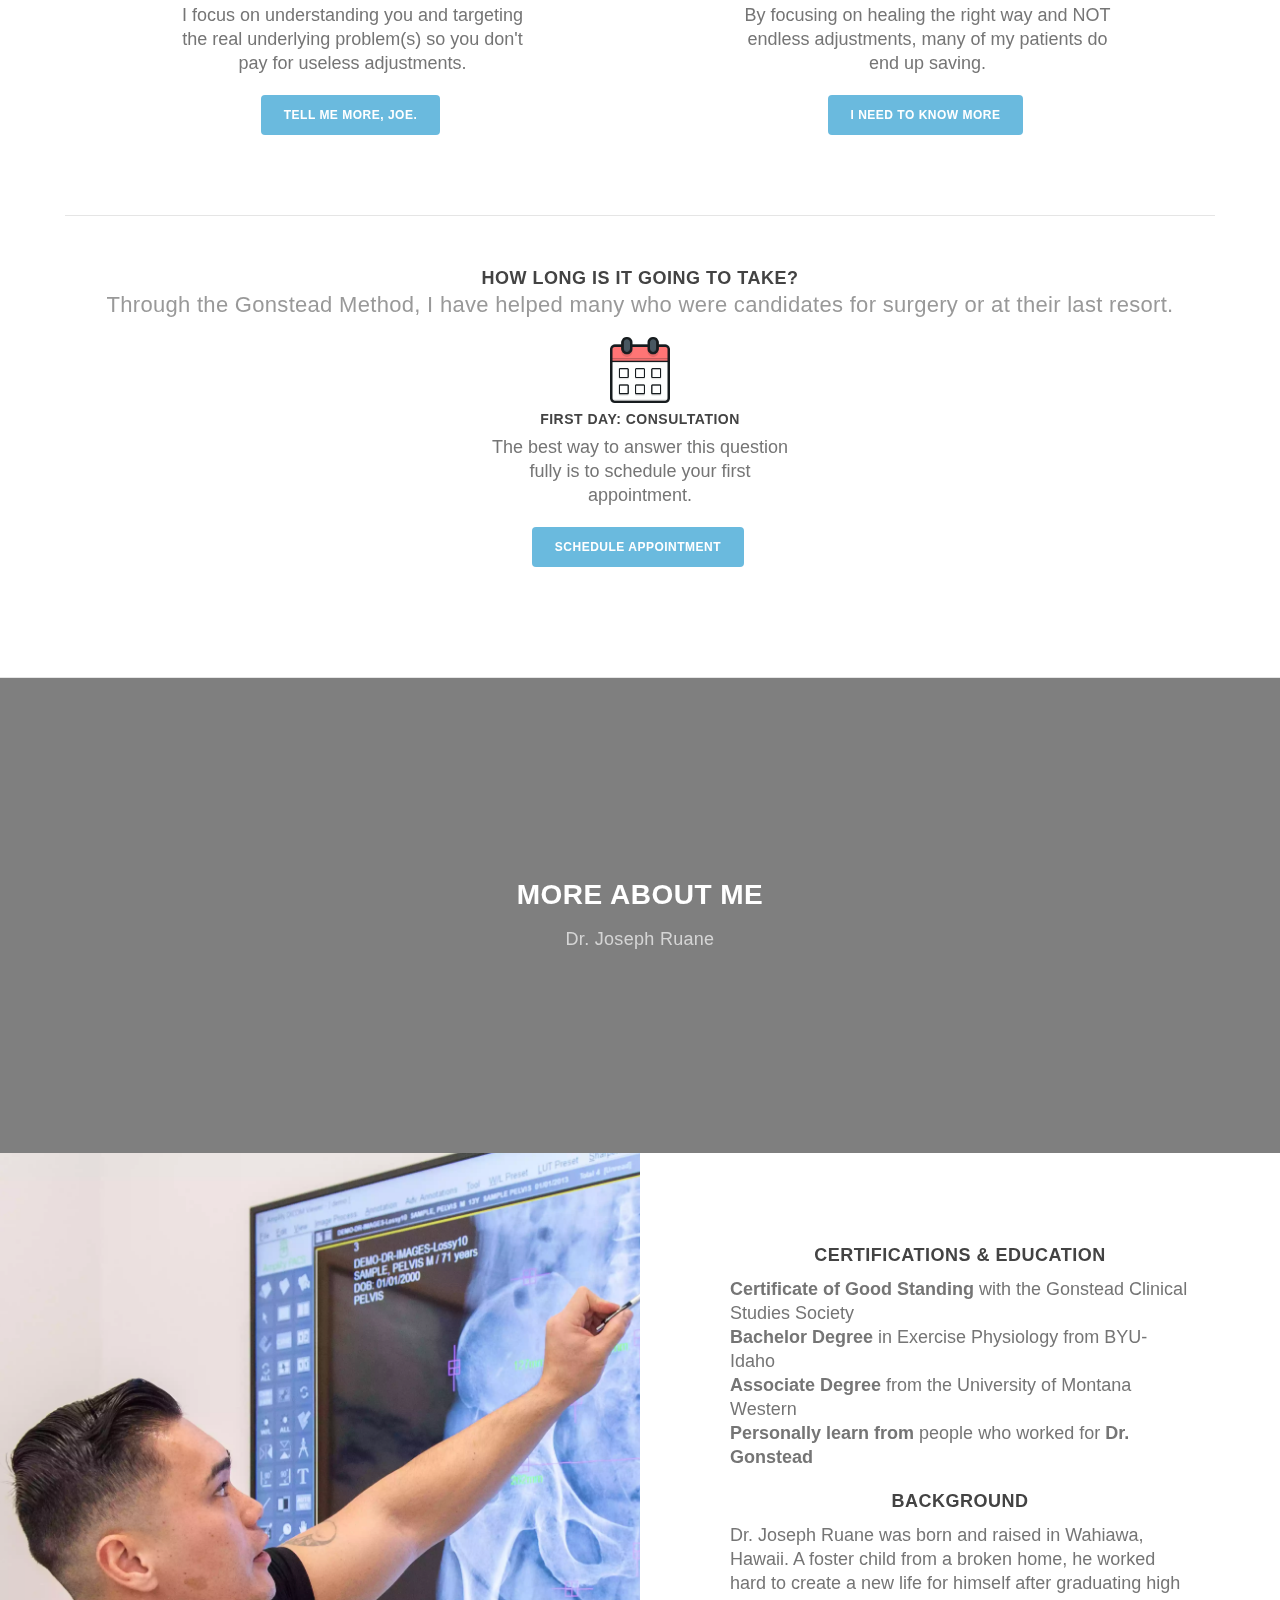
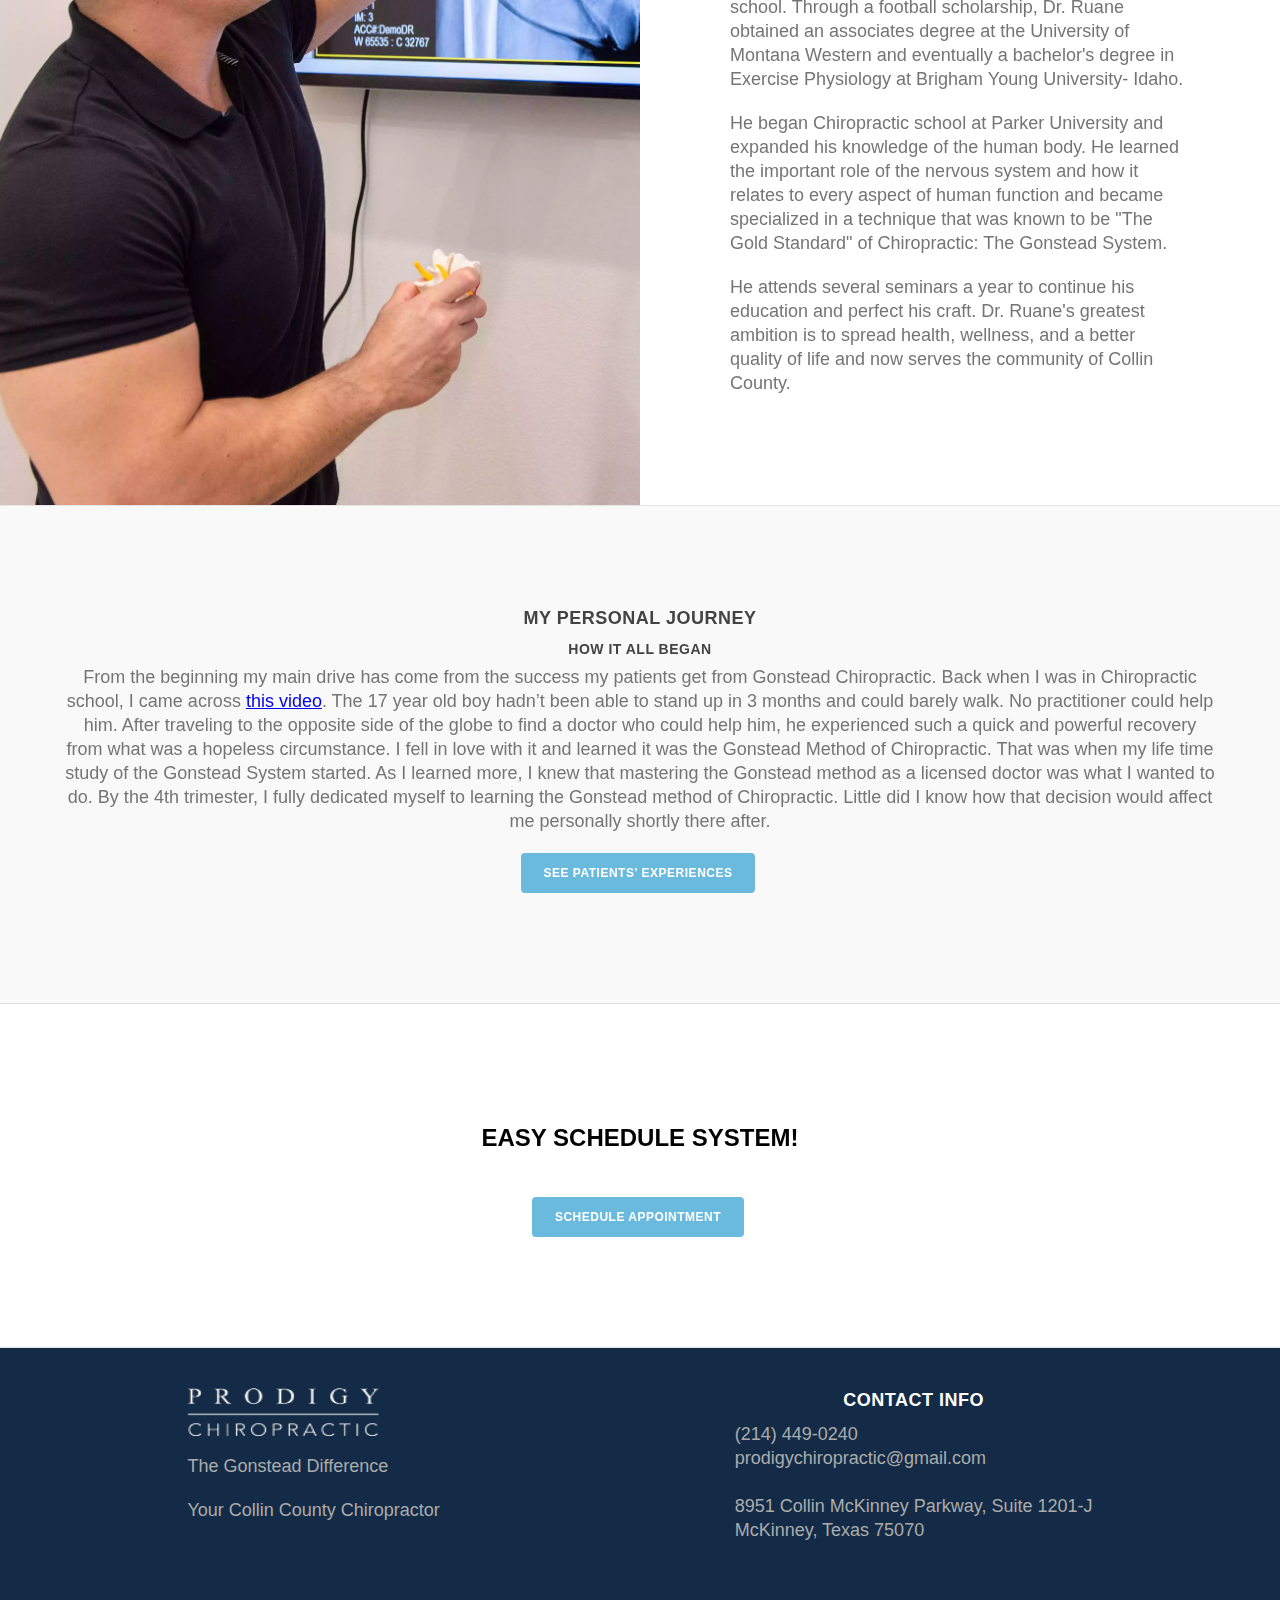
==== commit 87f2d35a: "Update index.html" ====
--- a/index.html
+++ b/index.html
@@ -408,13 +408,13 @@
 		"@type": ["medicalSpecialty", "TherapeuticProcedure", "PhysicalTherapy", "MedicineSystem" ],
 		"name": "Gonstead Chiropractic",
 		"alternateName": "Gonstead",
-		"url": "https://prodigychiropractic.com/why-gonstead.php"
+		"url": "https://prodigychiropractic.com/why-gonstead"
 		},
 		{
 		"@type": ["medicalSpecialty", "TherapeuticProcedure", "PhysicalTherapy" ],
 		"name": "Consultation & Exam",
 		"alternateName": "Chiropractic Exam",
-		"url": "https://prodigychiropractic.com/what-to-expect.php"
+		"url": "https://prodigychiropractic.com/what-to-expect"
 		}
 	]
 } 
@@ -466,16 +466,16 @@
 		<input type='checkbox' id='nav-check'>
 		<div class='nav-header'>
 			<div class='nav-title'>
-				<a href='index.php'><img class='logo' id='logo' src='media/prodigy-chiropractic-gonstead-logo-dark@2x.png'></a>
+				<a href='index'><img class='logo' id='logo' src='media/prodigy-chiropractic-gonstead-logo-dark@2x.png'></a>
 			</div>
 		</div>
 		<div class='nav-links'>
-			<a class='current' href='index.php'>MEET DR. RUANE</a>
-			<a class='' href='why-gonstead.php'>EXPERIENCE THE FOUNDATIONAL DIFFERENCE</a>
-			<a class='' href='what-patients-say.php'>WHAT PATIENTS SAY</a>
-			<a class='' href='what-to-expect.php'>WHAT TO EXPECT</a>
-
-			<a class='' href='contact-us.php'>CONTACT US</a>
+			<a class='current' href='index'>MEET DR. RUANE</a>
+			<a class='' href='why-gonstead'>EXPERIENCE THE FOUNDATIONAL DIFFERENCE</a>
+			<a class='' href='what-patients-say'>WHAT PATIENTS SAY</a>
+			<a class='' href='what-to-expect'>WHAT TO EXPECT</a>
+
+			<a class='' href='contact-us'>CONTACT US</a>
 		</div>
 		<div class='nav-btn'>
 			<label for='nav-check'>
@@ -503,7 +503,7 @@
 					Trusted, Knowledgable, and Professional<br>
 					<span class="small-font">McKinney - Allen - Plano - Frisco - Collin County, Texas</span>
 				</h2>
-				<a href="contact-us.php" class="btn-blue">Fix My Pain Now</a>
+				<a href="contact-us" class="btn-blue">Fix My Pain Now</a>
 			</div>
 		</div>
 	</div>
@@ -522,21 +522,21 @@
 					<img src="media/icons/gonstead-prodigy-chiropractic-gold-standard.png" alt="The Gonstead System - The Gold Standard of Chiropractic" class="max-content">
 					<h4>The Gonstead System</h4>
 					<p>The Gold Standard of Chiropractic. With not many of us left today, it is important to find one of us.</p>
-					<a href="contact-us.php" class="btn-blue">What's Gonstead?</a>
+					<a href="contact-us" class="btn-blue">What's Gonstead?</a>
 				</div>
 				
 				<div class="icon-box">
 					<img src="media/icons/gonstead-prodigy-chiropractor-5-star-reviews.png" alt="Trusted Gonstead Chiropractor with 5 Star Reviews" class="max-content">
 					<h4>5 Star Reviews</h4>
 					<p>I don't like to blow my own horn, but you do need to know my solid track record.</p>
-					<a href="contact-us.php" class="btn-blue">I'd like to see myself</a>
+					<a href="contact-us" class="btn-blue">I'd like to see myself</a>
 				</div>
 				
 				<div class="icon-box">
 					<img src="media/icons/gonstead-prodigy-chiropractic-healing.png" alt="Gonstead Chiropractic Healing" class="max-content">
 					<h4>True Recovery</h4>
 					<p>My focus is on healing you and NOT endless adjustments to rack up a big bill.</p>
-					<a href="contact-us.php" class="btn-blue">Finally!!</a>
+					<a href="contact-us" class="btn-blue">Finally!!</a>
 				</div>
 			</div>
 			
@@ -552,14 +552,14 @@
 					<img src="media/icons/gonstead-prodigy-chiropractic-understands-you.png" alt="The Gonstead System - The Gold Standard of Chiropractic" class="max-content">
 					<h4>MY PROCESS</h4>
 					<p>I focus on understanding you and targeting the real underlying problem(s) so you don't pay for useless adjustments.</p>
-					<a href="contact-us.php" class="btn-blue">Tell Me More, Joe.</a>
+					<a href="contact-us" class="btn-blue">Tell Me More, Joe.</a>
 				</div>
 				
 				<div class="icon-box">
 					<img src="media/icons/gonstead-prodigy-chiropractic-fair-pricing.png" alt="Trusted Gonstead Chiropractor with 5 Star Reviews" class="max-content">
 					<h4>FAIR PRICING</h4>
 					<p>By focusing on healing the right way and NOT endless adjustments, many of my patients do end up saving.</p>
-					<a href="contact-us.php" class="btn-blue">I Need To Know More</a>
+					<a href="contact-us" class="btn-blue">I Need To Know More</a>
 				</div>
 			</div>
 			
@@ -576,7 +576,7 @@
 					<img src="media/icons/gonstead-prodigy-chiropractic-local-appointment.png" alt="The Gonstead System - The Gold Standard of Chiropractic" class="max-content">
 					<h4>FIRST DAY: CONSULTATION</h4>
 					<p>The best way to answer this question fully is to schedule your first appointment.</p>
-					<a href="contact-us.php" class="btn-blue">Schedule Appointment</a>
+					<a href="contact-us" class="btn-blue">Schedule Appointment</a>
 				</div>
 			</div>
 		</div>
@@ -650,7 +650,7 @@
 				<h3>A Miracle</h3>
 				<p>After the correction was made, Amanda's migraine had disappeared. About 30 seconds after the adjustment, she regained control of her face! Shocked &amp; amazed, I knew that this was a problem that Chiropractic could fix. After her adjustment the very next day, she immediately regained motor control of her arm! She was able to walk within a months time due to Gonstead Chiropractic! As I went to school, I heard miracle stories of how Chiropractic saved someone's life. I was skeptical about it until I actually got to witness it for myself via Amanda.</p>
 				 -->
-				<a href="what-patients-say.php" class="btn-blue">See Patients' Experiences</a>
+				<a href="what-patients-say" class="btn-blue">See Patients' Experiences</a>
 				
 		</div>
 	</div>
@@ -658,7 +658,7 @@
 	<div class="slide-light flex-center-wrapper" id="slide-6">
 		<div class="flex-col flex-center">
 			<h2>EASY SCHEDULE SYSTEM!</h2>
-			<a href="contact-us.php" class="btn-blue">Schedule Appointment</a>
+			<a href="contact-us" class="btn-blue">Schedule Appointment</a>
 		</div>
 	</div>
 	
